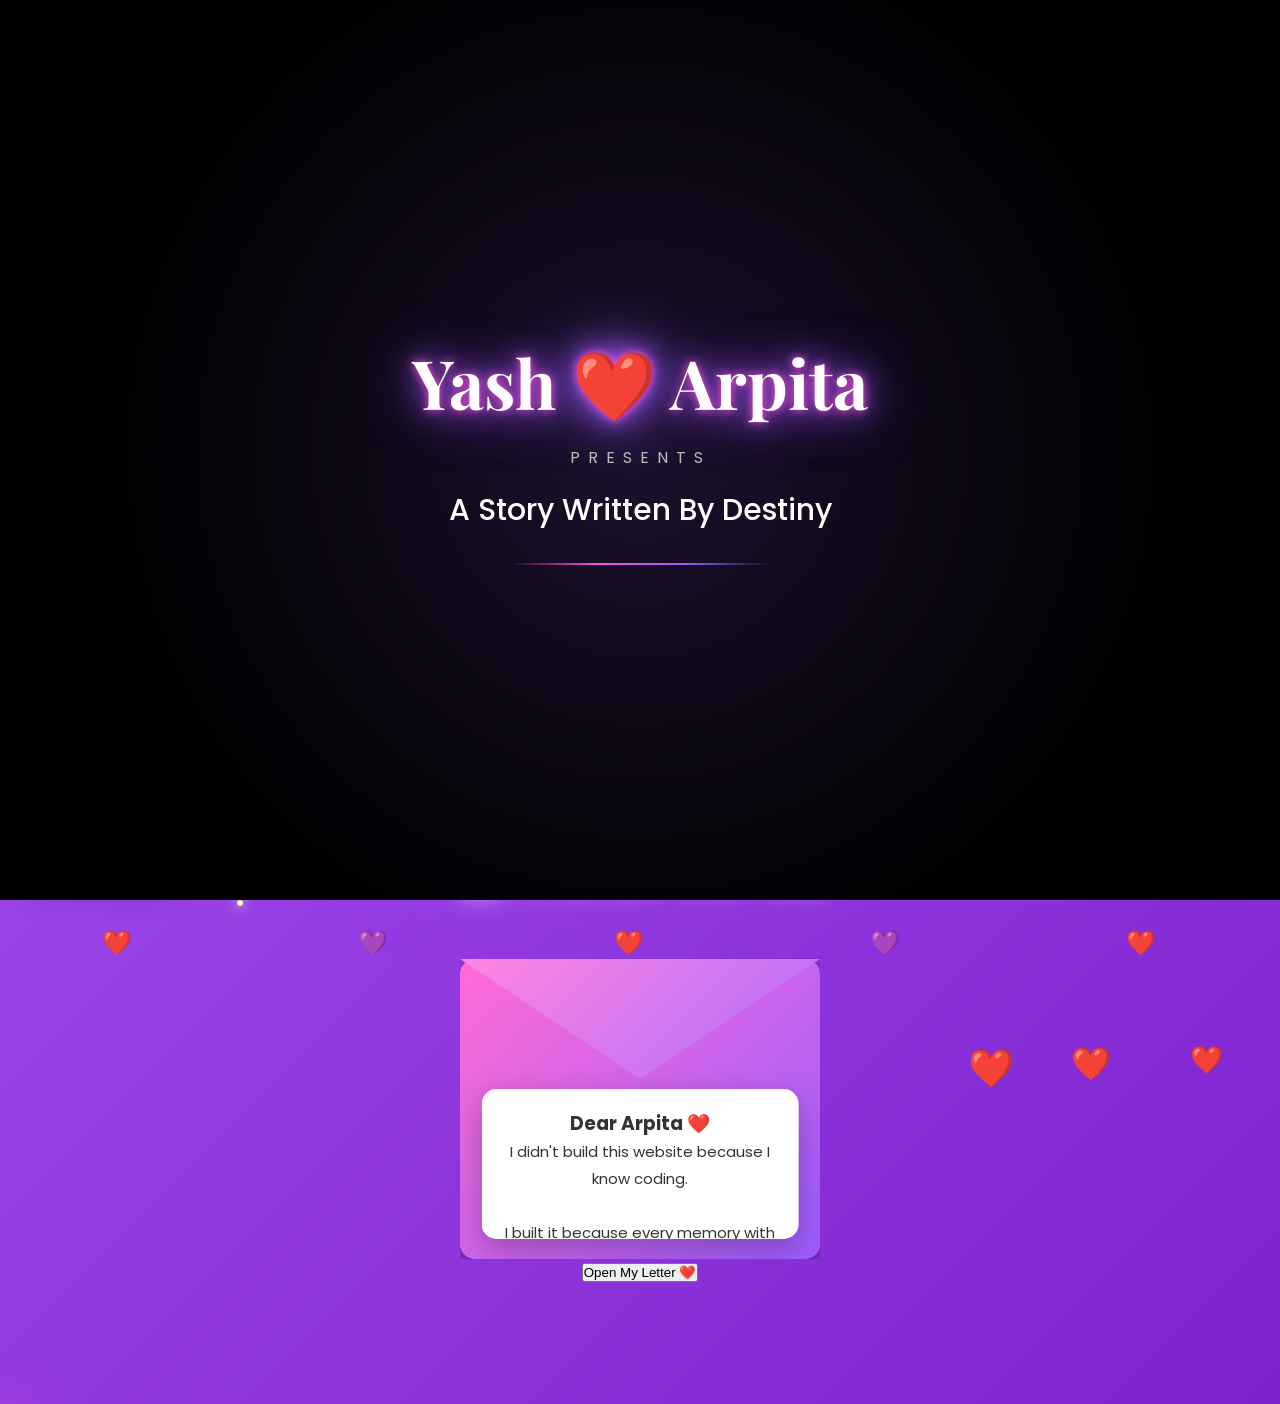
==== index.html @ 8fac5dd7 "Update index.html" ====
<!DOCTYPE html>
<html lang="en">

<head>

<meta charset="UTF-8">
<meta name="viewport" content="width=device-width, initial-scale=1.0">

<title>Yash ❤️ Arpita</title>

<link rel="preconnect" href="https://fonts.googleapis.com">
<link rel="preconnect" href="https://fonts.gstatic.com" crossorigin>

<link href="https://fonts.googleapis.com/css2?family=Playfair+Display:wght@700&family=Poppins:wght@300;400;500;600;700&display=swap" rel="stylesheet">

<link rel="stylesheet" href="style.css">

</head>

<body>

<!-- ======================================
     CINEMATIC INTRO
====================================== -->

<div id="cinematicIntro">

    <div class="intro-overlay"></div>

    <div class="intro-box">

        <h1 class="intro-title">
            Yash ❤️ Arpita
        </h1>

        <p class="intro-present">
            presents
        </p>

        <h2 id="typingText">
            A Story Written By Destiny
        </h2>

        <div class="intro-line"></div>

    </div>

</div>

<!-- ======================================
     LOADER
====================================== -->

<div id="loader">

    <div class="loader-heart">
        ❤️
    </div>

    <h1>
        Yash ❤️ Arpita
    </h1>

    <p>
        Loading Our Forever...
    </p>

</div>

<!-- ======================================
     BACKGROUND
====================================== -->

<div class="background"></div>

<div id="stars"></div>

<!-- ======================================
     HOME PAGE
====================================== -->

<div class="container">

    <h1 class="title">
        Yash ❤️ Arpita
    </h1>

    <p class="subtitle">
        Forever & Always
    </p>

    <div class="since">

        Together Since ❤️

        <br>

        <b>22 January 2021</b>

    </div>

    <h3 class="count-title">
        Next Anniversary In
    </h3>

    <div class="countdown">

        <div class="card">

            <div class="number" id="days">
                000
            </div>

            <span>
                Days
            </span>

        </div>

        <div class="card">

            <div class="number" id="hours">
                00
            </div>

            <span>
                Hours
            </span>

        </div>

        <div class="card">

            <div class="number" id="minutes">
                00
            </div>

            <span>
                Minutes
            </span>

        </div>

        <div class="card">

            <div class="number" id="seconds">
                00
            </div>

            <span>
                Seconds
            </span>

        </div>

    </div>

    <div id="yearsTogether">

        ❤️ 5 Years Together ❤️

    </div>

    <a href="story.html" class="button">

        Begin Our Journey ❤️

    </a>

</div>
<!-- ======================================
     LOVE LETTER
====================================== -->

<section id="loveLetter">

    <h2 class="section-title">
        💌 A Letter For You
    </h2>

    <div class="envelope" id="envelope">

        <div class="envelope-top"></div>

        <div class="letter">

            <h3>Dear Arpita ❤️</h3>

            <p>

                I didn't build this website because I know coding.

                <br><br>

                I built it because every memory with you deserves
                a beautiful place.

                <br><br>

                Every smile...

                Every laugh...

                Every heartbeat...

                reminds me how lucky I am.

                <br><br>

                Thank you for being my happiness.

                Thank you for choosing me.

                <br><br>

                No matter what happens,

                I will always choose you.

                <br><br>

                ❤️ Forever & Always ❤️

                <br><br>

                Yours,

                <br>

                <b>Yash</b>

            </p>

        </div>

    </div>

    <button id="openLetter">

        Open My Letter ❤️

    </button>

</section>

<!-- ======================================
     MUSIC
====================================== -->

<button id="musicBtn">

    🎵

</button>

<audio id="bgMusic" loop>

    <source src="music.mp3" type="audio/mpeg">

</audio>

<!-- ======================================
     THEME BUTTON
====================================== -->

<button id="themeBtn">

    🌙

</button>

<!-- ======================================
     WELCOME POPUP
====================================== -->

<div id="welcomePopup">

    <div class="popup-card">

        <h2>

            💌 Hi Arpita ❤️

        </h2>

        <p>

            I made something special just for you.

            <br><br>

            Every page contains a memory.

            Every animation contains a feeling.

            Every heartbeat belongs to you.

            <br><br>

            ❤️ Welcome To Our Love Story ❤️

        </p>

        <button id="closePopup">

            Begin ❤️

        </button>

    </div>

</div>

<!-- ======================================
     FLOATING HEARTS
====================================== -->

<div class="hearts">

    <span>❤️</span>

    <span>💜</span>

    <span>❤️</span>

    <span>💜</span>

    <span>❤️</span>

</div>
<!-- =========================================
ANNIVERSARY CELEBRATION
========================================= -->

<div id="confettiContainer"></div>

<div id="heartRain"></div>

<div id="celebrationText">

🎉 Happy Anniversary ❤️

</div>

<button id="giftButton">

🎁 Secret Gift

</button>

<div id="giftPopup">

<div class="gift-card">

<h2>

❤️ A Gift For You ❤️

</h2>

<p>

Thank you for filling my life

with happiness,

love,

and beautiful memories.

<br><br>

No matter what happens,

I'll always choose you.

❤️ Forever ❤️

</p>

<button id="closeGift">

Close ❤️

</button>

</div>

</div>
  <!-- =========================================
PHASE 6C
FIREWORKS + PROPOSAL
========================================= -->

<canvas id="fireworksCanvas"></canvas>

<div id="proposalPopup">

<div class="proposal-card">

<h2>💍 One Question...</h2>

<p>

Will You Stay With Me

Forever?

❤️

</p>

<div class="proposal-buttons">

<button id="yesBtn">

Yes ❤️

</button>

<button id="noBtn">

No 🙈

</button>

</div>

</div>

</div>   
<script src="./script.js?v=10"></script>

<!-- =========================================
PHASE 7B
PREMIUM PHOTO VIEWER
========================================= -->

<div id="photoViewer">

    <span id="closeViewer">✕</span>

    <img id="viewerImage" src="" alt="Memory">
<button id="prevPhoto">❮</button>

<button id="nextPhoto">❯</button>

</div>
     
</body>
</html>
---- style.css ----
/* =========================================
   STYLE.CSS VERSION 2.0
   PART 1
========================================= */

/* =========================================
   RESET
========================================= */

*{
    margin:0;
    padding:0;
    box-sizing:border-box;
}

html{
    scroll-behavior:smooth;
}

body{

    font-family:'Poppins',sans-serif;

    background:
    linear-gradient(
    -45deg,
    #160024,
    #2b1055,
    #4c1d95,
    #7e22ce,
    #a855f7);

    background-size:400% 400%;

    animation:bgMove 15s ease infinite;

    color:#fff;

    overflow-x:hidden;
    overflow-y:auto;

}

/* =========================================
   BACKGROUND
========================================= */

.background{

    position:fixed;

    inset:0;

    background:

    radial-gradient(

    circle at top,

    rgba(255,255,255,.08),

    transparent 60%

    );

    z-index:-3;

}

/* =========================================
   STARS
========================================= */

#stars{

    position:fixed;

    inset:0;

    overflow:hidden;

    z-index:-2;

}

.star{

    position:absolute;

    width:3px;

    height:3px;

    border-radius:50%;

    background:#fff;

    animation:twinkle infinite alternate;

}

/* =========================================
   LOADER
========================================= */

#loader{

    position:fixed;

    inset:0;

    display:flex;

    flex-direction:column;

    justify-content:center;

    align-items:center;

    background:#140020;

    backdrop-filter:blur(12px);

    z-index:99999;

    transition:1s;

}

.loader-heart{

    font-size:72px;

    animation:pulse 1s infinite;

}

#loader h1{

    margin-top:20px;

    font-size:48px;

    font-family:'Playfair Display',serif;

}

#loader p{

    margin-top:12px;

    color:#ddd;

    letter-spacing:2px;

}

/* =========================================
   MAIN CONTAINER
========================================= */

.container{

    position:relative;

    z-index:5;

    width:100%;

    min-height:auto;
    
   padding-bottom:100px;

    display:flex;

    flex-direction:column;

    justify-content:center;

    align-items:center;

    text-align:center;

    padding:30px;

}

/* =========================================
   TITLE
========================================= */

.title{

    font-family:'Playfair Display',serif;

    font-size:72px;

    font-weight:700;

    letter-spacing:2px;

    text-shadow:

    0 0 12px rgba(255,255,255,.3),

    0 0 30px rgba(255,0,180,.45);

}

.subtitle{

    margin-top:12px;

    font-size:22px;

    letter-spacing:6px;

    text-transform:uppercase;

    color:#f4d8ff;

}

.since{

    margin-top:35px;

    line-height:1.8;

    font-size:22px;

}

.since b{

    font-size:28px;

}

/* =========================================
   COUNTDOWN
========================================= */

.count-title{

    margin-top:45px;

    margin-bottom:20px;

    font-size:22px;

}

.countdown{

    display:flex;

    flex-wrap:wrap;

    justify-content:center;

    gap:18px;

}

.card{

    width:110px;

    transition:.35s ease;

}

.number{

    height:95px;

    display:flex;

    justify-content:center;

    align-items:center;

    border-radius:22px;

    background:rgba(255,255,255,.12);

    backdrop-filter:blur(20px);

    border:1px solid rgba(255,255,255,.18);

    font-size:42px;

    font-weight:bold;

    font-variant-numeric:tabular-nums;

    box-shadow:

    0 15px 35px rgba(0,0,0,.35),

    inset 0 1px 1px rgba(255,255,255,.2);

    transition:.45s;

}

.card span{

    display:block;

    margin-top:10px;

    font-size:14px;

    letter-spacing:2px;

    color:#ddd;

}

.flip{

    animation:flip .6s;

}

/* =========================================
   YEARS
========================================= */

#yearsTogether{

    margin-top:35px;

    font-size:30px;

    font-weight:600;

    color:#ffd6ff;

}

/* =========================================
   BUTTON
========================================= */

.button{

    position:relative;

    overflow:hidden;

    margin-top:40px;

    padding:18px 48px;

    border-radius:60px;

    text-decoration:none;

    color:#fff;

    font-size:18px;

    font-weight:600;

    background:

    linear-gradient(

    135deg,

    #ff4fd8,

    #8b5cf6

    );

    box-shadow:

    0 12px 35px rgba(255,0,180,.35);

    transition:.35s;

}

.button:hover{

    transform:

    translateY(-5px)

    scale(1.05);

    box-shadow:

    0 18px 45px

    rgba(255,0,180,.5);

}

/* =========================================
   FLOATING HEARTS
========================================= */

.hearts span{

    position:absolute;

    bottom:-60px;

    font-size:24px;

    animation:float 10s linear infinite;

}

.hearts span:nth-child(1){left:8%;}
.hearts span:nth-child(2){left:28%;animation-duration:8s;}
.hearts span:nth-child(3){left:48%;animation-duration:11s;}
.hearts span:nth-child(4){left:68%;animation-duration:9s;}
.hearts span:nth-child(5){left:88%;animation-duration:10s;}

/* =========================================
   MUSIC BUTTON
========================================= */

#musicBtn{

    position:fixed;

    top:20px;

    right:20px;

    width:58px;

    height:58px;

    border:none;

    border-radius:50%;

    background:rgba(255,255,255,.15);

    backdrop-filter:blur(15px);

    color:#fff;

    font-size:24px;

    cursor:pointer;

    z-index:999;

    transition:.35s;

    box-shadow:0 10px 25px rgba(0,0,0,.25);

}

#musicBtn:hover{

    transform:scale(1.12) rotate(10deg);

    background:rgba(255,255,255,.25);

}



/* =========================================
   THEME BUTTON
========================================= */

#themeBtn{

    position:fixed;

    top:90px;

    right:20px;

    width:58px;

    height:58px;

    border:none;

    border-radius:50%;

    background:rgba(255,255,255,.15);

    backdrop-filter:blur(15px);

    color:#fff;

    font-size:22px;

    cursor:pointer;

    z-index:999;

    transition:.35s;

    box-shadow:0 10px 25px rgba(0,0,0,.25);

}

#themeBtn:hover{

    transform:scale(1.12);

    background:rgba(255,255,255,.25);

}



/* =========================================
   WELCOME POPUP
========================================= */

#welcomePopup{

    position:fixed;

    inset:0;

    display:none;

    justify-content:center;

    align-items:center;

    background:rgba(0,0,0,.75);

    backdrop-filter:blur(12px);

    opacity:0;

    transition:.5s;

    z-index:99999;

}

#welcomePopup.show{

    display:flex;

    opacity:1;

}

.popup-card{

    width:90%;

    max-width:430px;

    padding:35px;

    border-radius:24px;

    background:rgba(255,255,255,.12);

    backdrop-filter:blur(25px);

    border:1px solid rgba(255,255,255,.15);

    text-align:center;

    color:#fff;

    box-shadow:0 25px 60px rgba(0,0,0,.45);

    animation:popup .6s ease;

}

.popup-card h2{

    margin-bottom:18px;

    font-size:30px;

}

.popup-card p{

    line-height:1.9;

    margin-bottom:25px;

}

.popup-card button{

    border:none;

    border-radius:40px;

    padding:15px 36px;

    font-size:16px;

    font-weight:600;

    cursor:pointer;

    color:#fff;

    background:linear-gradient(135deg,#ff4fd8,#8b5cf6);

    transition:.35s;

}

.popup-card button:hover{

    transform:translateY(-3px);

}



/* =========================================
   LIGHT MODE
========================================= */

body.light{

    background:#f8f8ff;

    color:#111;

}

body.light .title,
body.light .subtitle,
body.light .since,
body.light .count-title,
body.light #yearsTogether{

    color:#111;

}

body.light .number{

    background:rgba(255,255,255,.8);

    color:#111;

}



/* =========================================
   CINEMATIC INTRO
   (Only One Version)
========================================= */

#cinematicIntro{

    position:fixed;

    inset:0;

    display:flex;

    justify-content:center;

    align-items:center;

    background:#000;

    overflow:hidden;

    z-index:999999;

    transition:1s;

}

.intro-overlay{

    position:absolute;

    inset:0;

    background:

    radial-gradient(circle,

    rgba(155,92,255,.18),

    transparent 70%);

    animation:pulseGlow 4s infinite;

}

.intro-box{

    position:relative;

    z-index:2;

    text-align:center;

    padding:20px;

}

.intro-title{

    font-family:'Playfair Display',serif;

    font-size:68px;

    color:#fff;

    text-shadow:

    0 0 10px #ff4fd8,

    0 0 30px #9b5cff,

    0 0 60px #9b5cff;

    animation:titleZoom 2.5s ease;

}

.intro-present{

    margin:18px 0;

    letter-spacing:8px;

    text-transform:uppercase;

    color:#bbb;

    animation:fadeUp 2s ease;

}

#typingText{

    min-height:40px;

    font-size:30px;

    font-weight:500;

    color:#fff;

}

.intro-line{

    width:0;

    height:2px;

    margin:30px auto 0;

    background:

    linear-gradient(

    90deg,

    transparent,

    #ff4fd8,

    #9b5cff,

    transparent);

    animation:lineGrow 3s forwards;

}



/* =========================================
   MOBILE
========================================= */

@media(max-width:768px){

.title{

font-size:48px;

}

.subtitle{

font-size:18px;

letter-spacing:3px;

}

.countdown{

gap:12px;

}

.card{

width:80px;

}

.number{

height:75px;

font-size:30px;

}

#yearsTogether{

font-size:24px;

}

.button{

padding:15px 34px;

font-size:16px;

}

.intro-title{

font-size:42px;

}

#typingText{

font-size:22px;

}

.intro-present{

font-size:13px;

letter-spacing:5px;

}

.popup-card{

padding:25px;

}

}



/* =========================================
   ANIMATIONS
========================================= */

@keyframes popup{

from{

opacity:0;

transform:scale(.8);

}

to{

opacity:1;

transform:scale(1);

}

}

@keyframes titleZoom{

from{

opacity:0;

transform:scale(.75);

}

to{

opacity:1;

transform:scale(1);

}

}

@keyframes fadeUp{

from{

opacity:0;

transform:translateY(30px);

}

to{

opacity:1;

transform:translateY(0);

}

}

@keyframes lineGrow{

from{

width:0;

}

to{

width:260px;

}

}

@keyframes pulseGlow{

0%,100%{

opacity:.4;

transform:scale(1);

}

50%{

opacity:1;

transform:scale(1.12);

}

}

/* =========================================
   LOVE LETTER
========================================= */

#loveLetter{

    padding:120px 20px;

    text-align:center;

    position:relative;

    z-index:5;

}

.section-title{

    font-size:42px;

    font-family:'Playfair Display',serif;

    margin-bottom:50px;

    color:#fff;

    text-shadow:0 0 20px rgba(255,255,255,.4);

}

.envelope{

    position:relative;

    width:360px;

    height:300px;

    margin:0 auto;

    cursor:pointer;

    perspective:1000px;

    overflow:hidden;

}

.envelope::before{

    content:"";

    position:absolute;

    inset:0;

    background:linear-gradient(135deg,#ff6bd6,#9b5cff);

    border-radius:15px;

    box-shadow:0 20px 50px rgba(0,0,0,.35);

    z-index:1;

}

.envelope-top{

    position:absolute;

    top:0;

    left:0;

    width:100%;

    height:120px;

    background:linear-gradient(135deg,#ff85df,#b06cff);

    clip-path:polygon(0 0,100% 0,50% 100%);

    transform-origin:top;

    transition:.8s;

    z-index:3;

}

.letter{

    position:absolute;

    left:50%;

    top:130px;

    transform:translateX(-50%);

    width:88%;

    height:150px;

    background:#fff;

    border-radius:15px;

    padding:20px;

    overflow:auto;

    color:#333;

    transition:.8s;

    z-index:2;

    box-shadow:0 10px 30px rgba(0,0,0,.25);

}
}

}

.letter h3{

    text-align:center;

    color:#ff4fd8;

    margin-bottom:18px;

    font-family:'Playfair Display',serif;

}

.letter p{

    line-height:1.8;

    font-size:15px;

}

.envelope.open .envelope-top{

    transform:rotateX(180deg);

}

.envelope.open .letter{

    transform:translateX(-50%) translateY(-140px);

}

    z-index:5;

}

#openLetter{

    margin-top:190px;

    padding:15px 35px;

    border:none;

    border-radius:40px;

    background:linear-gradient(135deg,#ff4fd8,#9b5cff);

    color:#fff;

    font-size:17px;

    font-weight:600;

    cursor:pointer;

    transition:.35s;

    box-shadow:0 10px 25px rgba(255,0,200,.35);

}

#openLetter:hover{

    transform:translateY(-4px) scale(1.05);

}

/* =========================================
   BACK TO TOP
========================================= */

#topBtn{

    position:fixed;

    right:25px;

    bottom:25px;

    width:55px;

    height:55px;

    border:none;

    border-radius:50%;

    background:linear-gradient(135deg,#ff4fd8,#8b5cf6);

    color:#fff;

    font-size:22px;

    cursor:pointer;

    box-shadow:0 10px 25px rgba(0,0,0,.3);

    display:none;

    z-index:999;

    transition:.35s;

}

#topBtn:hover{

    transform:translateY(-4px) scale(1.08);

}

/* =========================================
   SCROLL PROGRESS BAR
========================================= */

#progressBar{

    position:fixed;

    top:0;

    left:0;

    height:4px;

    width:0%;

    background:linear-gradient(90deg,#ff4fd8,#8b5cf6);

    z-index:999999;

}

/* =========================================
   RIPPLE EFFECT
========================================= */

.button span{

    position:absolute;

    border-radius:50%;

    transform:scale(0);

    animation:ripple .6s linear;

    background:rgba(255,255,255,.45);

    pointer-events:none;

}

@keyframes ripple{

    to{

        transform:scale(4);

        opacity:0;

    }

}

/* =========================================
   REMAINING ANIMATIONS
========================================= */

@keyframes pulse{

    0%{transform:scale(1);}
    50%{transform:scale(1.2);}
    100%{transform:scale(1);}

}

@keyframes flip{

    0%{transform:rotateX(0);}
    50%{transform:rotateX(90deg);}
    100%{transform:rotateX(0);}

}

@keyframes float{

    0%{

        transform:translateY(0);

        opacity:0;

    }

    20%{

        opacity:1;

    }

    100%{

        transform:translateY(-110vh);

        opacity:0;

    }

}

@keyframes twinkle{

    from{

        opacity:.3;

        transform:scale(.8);

    }

    to{

        opacity:1;

        transform:scale(1.6);

    }

}

@keyframes bgMove{

    0%{

        background-position:0% 50%;

    }

    50%{

        background-position:100% 50%;

    }

    100%{

        background-position:0% 50%;

    }

}

/* =========================================
   MOBILE LOVE LETTER
========================================= */

@media(max-width:768px){

    .envelope{

        width:300px;

        height:200px;

    }

    .letter{

        height:235px;

    }

    .section-title{

        font-size:32px;

    }

    #topBtn{

        width:48px;

        height:48px;

        font-size:18px;

    }

}

/* =========================================
   STORY PAGE
========================================= */

.story-page{

    overflow-x:hidden;
    overflow-y:auto;

}

.story-container{

    width:100%;
    max-width:1200px;

    margin:auto;

    padding:80px 20px;

    position:relative;

    z-index:5;

}

.story-title{

    font-family:'Playfair Display',serif;

    text-align:center;

    font-size:62px;

    margin-bottom:15px;

    text-shadow:
    0 0 20px rgba(255,255,255,.3),
    0 0 35px rgba(255,0,180,.4);

}

.story-subtitle{

    text-align:center;

    color:#f3d7ff;

    margin-bottom:80px;

    font-size:20px;

}

/* =========================================
TIMELINE
========================================= */

#ourStory{

    position:relative;

    padding:20px 0;

}

.memory-line{

    position:absolute;

    left:50%;

    top:0;

    bottom:0;

    width:4px;

    background:

    linear-gradient(

    #ff4fd8,

    #9b5cff

    );

    transform:translateX(-50%);

    border-radius:20px;

}

.memory-card{

    width:50%;

    padding:20px 40px;

    position:relative;

}

.memory-card.left{

    left:0;

}

.memory-card.right{

    left:50%;

}

.memory-date{

    display:inline-block;

    padding:8px 18px;

    border-radius:30px;

    background:

    linear-gradient(

    135deg,

    #ff4fd8,

    #9b5cff

    );

    color:#fff;

    margin-bottom:15px;

    font-weight:600;

}

.memory-content{

    background:

    rgba(255,255,255,.1);

    backdrop-filter:blur(18px);

    border-radius:25px;

    padding:25px;

    box-shadow:

    0 20px 40px rgba(0,0,0,.25);

    transition:.4s;

}

.memory-content:hover{

    transform:

    translateY(-8px);

}

.memory-content img{

    width:100%;

    border-radius:18px;

    margin-bottom:18px;

}

.memory-content h3{

    margin-bottom:15px;

}

.memory-content p{

    line-height:1.8;

}

.readMore{

    margin-top:20px;

    border:none;

    padding:12px 26px;

    border-radius:30px;

    background:

    linear-gradient(

    135deg,

    #ff4fd8,

    #9b5cff

    );

    color:white;

    cursor:pointer;

    transition:.3s;

}

.readMore:hover{

    transform:scale(1.05);

}

.hiddenMemory{

    display:none;

    margin-top:18px;

    line-height:1.8;

    color:#ffe8ff;

}

/* =========================================
GALLERY
========================================= */

#gallery{

    margin-top:140px;

    text-align:center;

}

.gallery-title{

    font-size:46px;

    margin-bottom:15px;

    font-family:'Playfair Display',serif;

}

.gallery-sub{

    margin-bottom:40px;

}

.gallery-slider{

    overflow:hidden;

    border-radius:25px;

}

.slides{

    display:flex;

    gap:25px;

    overflow-x:auto;

    scroll-snap-type:x mandatory;

    padding-bottom:10px;

}

.slides::-webkit-scrollbar{

    display:none;

}

.slide{

    min-width:320px;

    scroll-snap-align:center;

}

.slide img{

    width:100%;

    border-radius:20px;

}

.slide p{

    margin-top:15px;

    color:#ffdfff;

}

.gallery-caption{

    margin-top:30px;

    font-size:22px;

}

/* =========================================
LOVE LETTER
========================================= */

.letter-card{

    max-width:800px;

    margin:40px auto;

    padding:35px;

    border-radius:25px;

    background:rgba(255,255,255,.1);

    backdrop-filter:blur(20px);

    line-height:2;

}

/* =========================================
QUOTE
========================================= */

.quote-section{

    margin:120px 0;

    text-align:center;

}

.quote-section h2{

    font-size:34px;

    font-family:'Playfair Display',serif;

}

/* =========================================
ENDING
========================================= */

.ending-section{

    text-align:center;

    margin:100px 0;

}

.ending-section h2{

    margin-bottom:25px;

}

/* =========================================
BUTTONS
========================================= */

.story-buttons{

    text-align:center;

    margin-top:70px;

}

/* =========================================
MOBILE
========================================= */

@media(max-width:768px){

.memory-line{

display:none;

}

.memory-card{

width:100%;

left:0 !important;

padding:15px;

}

.story-title{

font-size:42px;

}

.gallery-title{

font-size:34px;

}

.slide{

min-width:260px;

}

}
/* =========================================
   PHASE 5A
   MAGIC EFFECTS
========================================= */

/* ========= Aurora Background ========= */

body::before{

content:"";

position:fixed;

top:-50%;

left:-50%;

width:200%;

height:200%;

background:

radial-gradient(circle,#ff4fd822 0%,transparent 30%),

radial-gradient(circle,#8b5cf622 0%,transparent 30%),

radial-gradient(circle,#ffffff11 0%,transparent 20%);

animation:aurora 18s linear infinite;

pointer-events:none;

z-index:-5;

filter:blur(80px);

}

/* ========= Cursor Glow ========= */

.cursor-glow{

position:fixed;

width:25px;

height:25px;

border-radius:50%;

background:#ff4fd8;

pointer-events:none;

filter:blur(20px);

opacity:.7;

z-index:999999;

transition:

left .08s linear,

top .08s linear;

}

/* ========= Fireflies ========= */

.firefly{

position:fixed;

width:6px;

height:6px;

background:#fff8b5;

border-radius:50%;

box-shadow:

0 0 12px #fff,

0 0 25px #ffee88;

animation:fireflyFloat linear infinite;

pointer-events:none;

z-index:2;

}

/* ========= Falling Rose ========= */

.rose{

position:fixed;

top:-50px;

font-size:22px;

pointer-events:none;

animation:roseFall linear forwards;

z-index:2;

}

/* ========= Shooting Star ========= */

.shooting-star{

position:fixed;

width:120px;

height:2px;

background:

linear-gradient(

90deg,

white,

transparent);

transform:rotate(-25deg);

pointer-events:none;

animation:shoot 1.8s linear forwards;

z-index:1;

}

/* ========= Gallery Zoom ========= */

.zoom{

transform:scale(1.15);

transition:.5s;

cursor:zoom-out;

}

/* ========= Keyframes ========= */

@keyframes aurora{

0%{

transform:rotate(0deg);

}

100%{

transform:rotate(360deg);

}

}

@keyframes fireflyFloat{

0%{

transform:

translateY(0)

translateX(0);

opacity:0;

}

20%{

opacity:1;

}

100%{

transform:

translateY(-120vh)

translateX(120px);

opacity:0;

}

}

@keyframes roseFall{

0%{

transform:

translateY(0)

rotate(0deg);

}

100%{

transform:

translateY(120vh)

rotate(360deg);

}

}

@keyframes shoot{

0%{

opacity:1;

transform:

translate(0,0)

rotate(-25deg);

}

100%{

opacity:0;

transform:

translate(-700px,350px)

rotate(-25deg);

}

}
/* =========================================
PHASE 6A
ANNIVERSARY
========================================= */

#celebrationText{

position:fixed;

top:50%;

left:50%;

transform:translate(-50%,-50%);

font-size:48px;

font-family:'Playfair Display',serif;

text-align:center;

opacity:0;

pointer-events:none;

z-index:999999;

text-shadow:

0 0 20px #ff4fd8,

0 0 40px #fff;

animation:celebrate 5s ease;

}

@keyframes celebrate{

0%{

opacity:0;

transform:translate(-50%,-40%);

}

20%{

opacity:1;

}

80%{

opacity:1;

}

100%{

opacity:0;

transform:translate(-50%,-60%);

}

}

#giftButton{
    position: fixed;
    left: 25px;
    bottom: 25px;

    padding: 12px 22px;
    width: auto;
    height: auto;

    border: none;
    border-radius: 30px;

    font-size: 16px;
    font-weight: 600;
    color: #fff;

    background: linear-gradient(135deg,#ff4fd8,#8b5cf6);
    box-shadow: 0 12px 30px rgba(0,0,0,.35);

    cursor: pointer;
    z-index: 999;
    transition: .35s;
}

#giftButton:hover{
    transform: scale(1.08);
}
#giftPopup{

position:fixed;

inset:0;

display:none;

justify-content:center;

align-items:center;

background:rgba(0,0,0,.75);

backdrop-filter:blur(12px);

z-index:999999;

}

.gift-card{

width:90%;

max-width:430px;

padding:35px;

border-radius:25px;

background:rgba(255,255,255,.12);

backdrop-filter:blur(20px);

text-align:center;

color:white;

}

.gift-card button{

margin-top:25px;

padding:14px 30px;

border:none;

border-radius:30px;

background:#ff4fd8;

color:white;

cursor:pointer;

}
/* =========================================
   PHASE 6B - CONFETTI
========================================= */

.confetti{

position:fixed;

top:-20px;

width:12px;

height:12px;

pointer-events:none;

z-index:99999;

animation:confettiFall linear forwards;

}

@keyframes confettiFall{

0%{

transform:
translateY(0)
rotate(0deg);

opacity:1;

}

100%{

transform:
translateY(120vh)
rotate(720deg);

opacity:0;

}

}
/* =========================================
PHASE 6C
FIREWORKS + PROPOSAL
========================================= */

#fireworksCanvas{

position:fixed;

inset:0;

pointer-events:none;

z-index:99990;

}

#proposalPopup{

position:fixed;

inset:0;

display:none;

justify-content:center;

align-items:center;

background:rgba(0,0,0,.75);

backdrop-filter:blur(12px);

z-index:999999;

}

.proposal-card{

width:90%;

max-width:420px;

padding:35px;

text-align:center;

border-radius:25px;

background:rgba(255,255,255,.12);

backdrop-filter:blur(20px);

color:white;

}

.proposal-buttons{

margin-top:25px;

display:flex;

justify-content:center;

gap:20px;

}

.proposal-buttons button{

padding:14px 28px;

border:none;

border-radius:30px;

cursor:pointer;

font-size:16px;

background:linear-gradient(135deg,#ff4fd8,#8b5cf6);

color:white;

transition:.3s;

}

.proposal-buttons button:hover{

transform:scale(1.08);

}
/* =========================================
PHASE 7A
MOUSE HEART TRAIL
========================================= */

.mouse-heart{

position:fixed;

pointer-events:none;

font-size:18px;

z-index:999999;

animation:heartTrail .9s linear forwards;

filter:drop-shadow(0 0 8px #ff4fd8);

}

@keyframes heartTrail{

0%{

transform:
translate(-50%,-50%)
scale(.3);

opacity:1;

}

100%{

transform:
translate(-50%,-120px)
scale(1.8);

opacity:0;

}

}
/* =========================================
PHASE 7B
PHOTO VIEWER
========================================= */

#photoViewer{

    position:fixed;

    inset:0;

    display:none;

    justify-content:center;

    align-items:center;

    background:rgba(0,0,0,.92);

    backdrop-filter:blur(12px);

    z-index:999999;

    animation:viewerFade .35s ease;

}

#viewerImage{

    max-width:92%;

    max-height:90%;

    border-radius:20px;

    box-shadow:0 25px 70px rgba(0,0,0,.6);

    animation:imageZoom .35s ease;

}

#closeViewer{

    position:absolute;

    top:25px;

    right:30px;

    font-size:34px;

    color:white;

    cursor:pointer;

    user-select:none;

}

@keyframes viewerFade{

    from{

        opacity:0;

    }

    to{

        opacity:1;

    }

}

@keyframes imageZoom{

    from{

        transform:scale(.85);

    }

    to{

        transform:scale(1);

    }

}
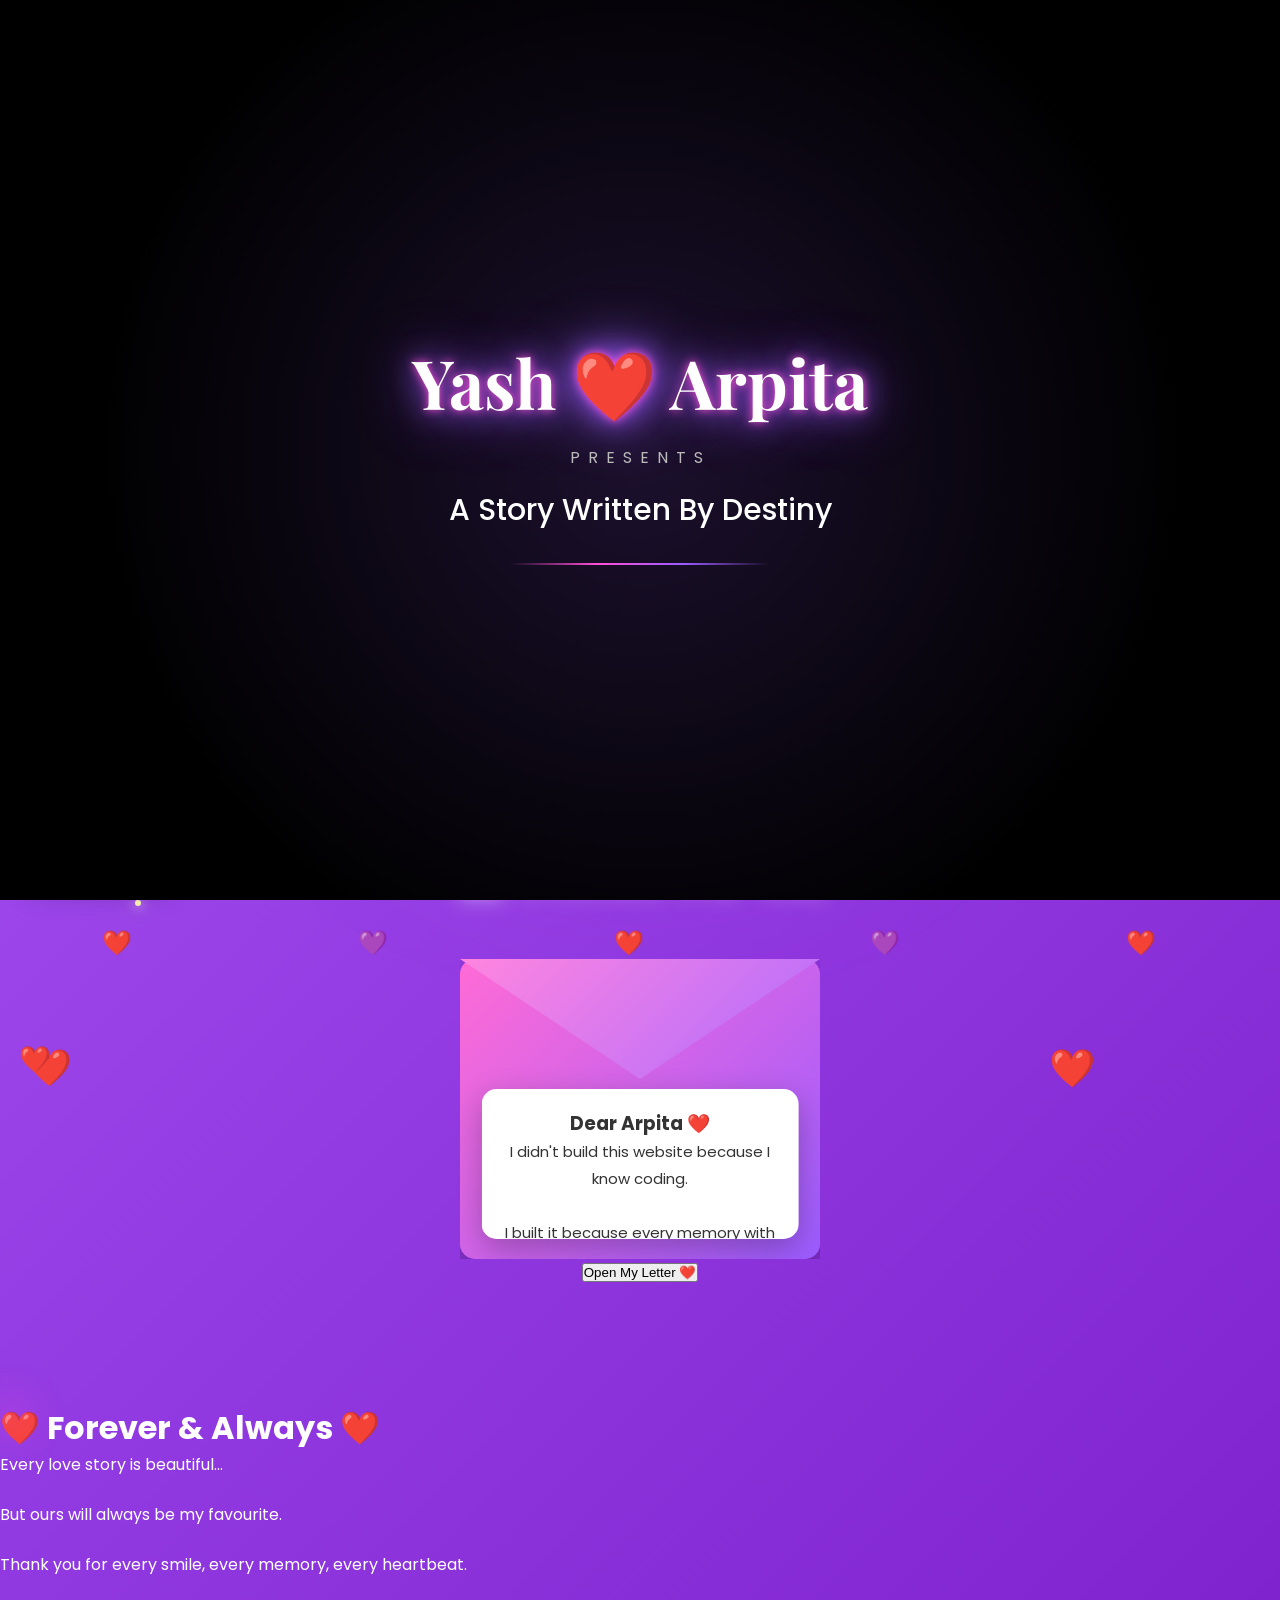
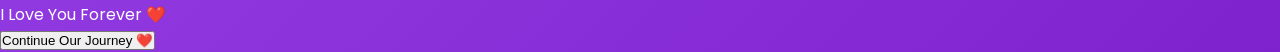
==== commit 7921be5a: "Update index.html" ====
--- a/index.html
+++ b/index.html
@@ -446,6 +446,49 @@
 <button id="nextPhoto">❯</button>
 
 </div>
+
+<!-- =========================================
+PHASE 7B.4
+GRAND FINALE
+========================================= -->
+
+<div id="finalScene">
+
+    <div class="final-content">
+
+        <h1>❤️ Forever & Always ❤️</h1>
+
+        <p>
+
+            Every love story is beautiful...
+
+            <br><br>
+
+            But ours will always be my favourite.
+
+            <br><br>
+
+            Thank you for every smile,
+
+            every memory,
+
+            every heartbeat.
+
+            <br><br>
+
+            I Love You Forever ❤️
+
+        </p>
+
+        <button id="closeFinal">
+
+            Continue Our Journey ❤️
+
+        </button>
+
+    </div>
+
+</div>  
      
 </body>
 </html>
--- a/style.css
+++ b/style.css
@@ -2520,3 +2520,124 @@
     }
 
 }
+/* =========================================
+PHASE 7B.2
+VIEWER NAVIGATION
+========================================= */
+
+#prevPhoto,
+#nextPhoto{
+
+    position:absolute;
+
+    top:50%;
+
+    transform:translateY(-50%);
+
+    width:55px;
+
+    height:55px;
+
+    border:none;
+
+    border-radius:50%;
+
+    background:rgba(255,255,255,.15);
+
+    backdrop-filter:blur(15px);
+
+    color:#fff;
+
+    font-size:28px;
+
+    cursor:pointer;
+
+    transition:.3s;
+
+}
+
+#prevPhoto{
+
+    left:25px;
+
+}
+
+#nextPhoto{
+
+    right:25px;
+
+}
+
+#prevPhoto:hover,
+#nextPhoto:hover{
+
+    background:rgba(255,255,255,.28);
+
+    transform:translateY(-50%) scale(1.08);
+
+}
+
+@media(max-width:768px){
+
+#prevPhoto,
+#nextPhoto{
+
+width:46px;
+
+height:46px;
+
+font-size:22px;
+
+}
+
+}
+/* =========================================
+PHASE 7B.3
+3D GLASS EFFECT
+========================================= */
+
+.card,
+.memory-content,
+.letter-card,
+.popup-card,
+.gift-card,
+.proposal-card{
+
+    transform-style:preserve-3d;
+
+    transition:
+    transform .35s ease,
+    box-shadow .35s ease;
+
+    will-change:transform;
+
+}
+
+.card:hover,
+.memory-content:hover,
+.letter-card:hover,
+.popup-card:hover,
+.gift-card:hover,
+.proposal-card:hover{
+
+    box-shadow:
+
+    0 25px 60px rgba(0,0,0,.35),
+
+    0 0 30px rgba(255,79,216,.25);
+
+}
+@media(max-width:768px){
+
+.card,
+.memory-content,
+.letter-card,
+.popup-card,
+.gift-card,
+.proposal-card{
+
+transform:none !important;
+
+}
+
+}
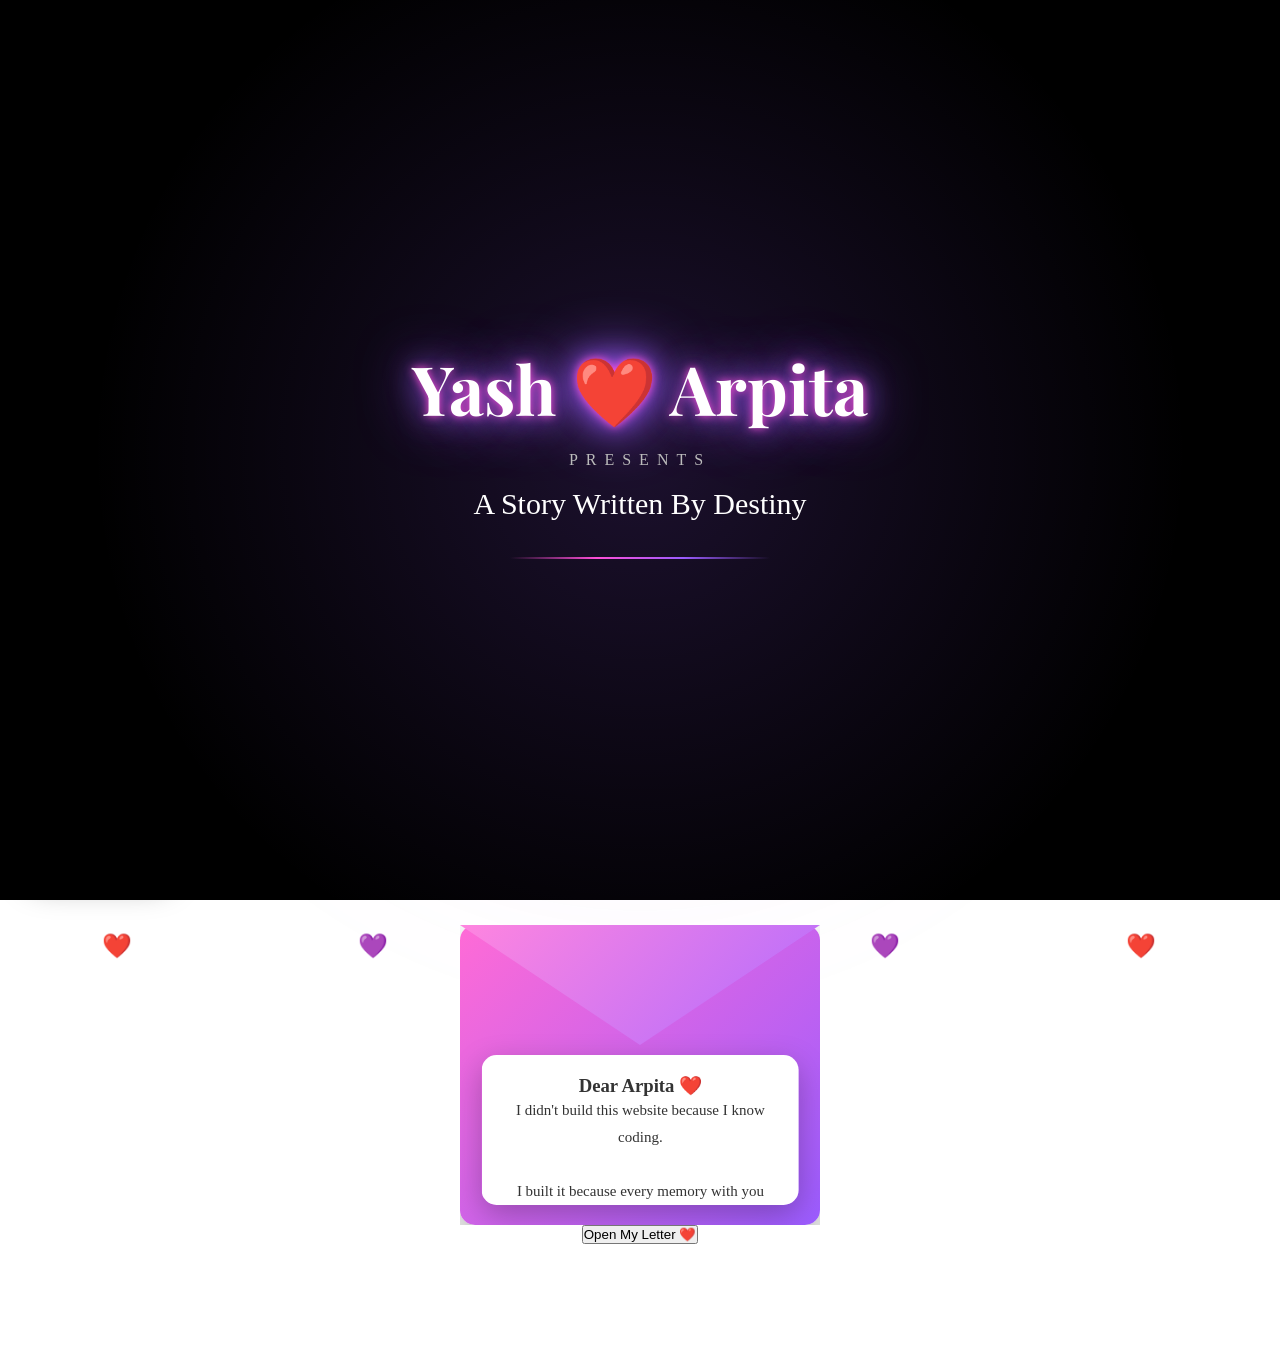
==== commit 64fdd688: "Add files via upload" ====
--- a/index.html
+++ b/index.html
@@ -255,7 +255,7 @@
 
 <audio id="bgMusic" loop>
 
-    <source src="music.mp3" type="audio/mpeg">
+    <source src="song.mp3" type="audio/mpeg">
 
 </audio>
 
@@ -381,6 +381,12 @@
 <button id="closeGift">
 
 Close ❤️
+
+</button>
+
+<button id="proposalButton">
+
+One More Question 💍
 
 </button>
 
@@ -429,7 +435,6 @@
 </div>
 
 </div>   
-<script src="./script.js?v=10"></script>
 
 <!-- =========================================
 PHASE 7B
@@ -489,6 +494,7 @@
     </div>
 
 </div>  
+<script src="script.js" defer></script>
      
 </body>
 </html>
--- a/style.css
+++ b/style.css
@@ -14,10 +14,17 @@
 }
 
 html{
+   
+
     scroll-behavior:smooth;
+
+    scroll-padding-top:30px;
+
+}
 }
 
 body{
+   
 
     font-family:'Poppins',sans-serif;
 
@@ -382,7 +389,7 @@
     0 12px 35px rgba(255,0,180,.35);
 
     transition:.35s;
-
+animation:buttonFloat 3s ease-in-out infinite;
 }
 
 .button:hover{
@@ -392,6 +399,17 @@
     translateY(-5px)
 
     scale(1.05);
+
+  button,
+.button{
+
+    -webkit-tap-highlight-color: transparent;
+
+    touch-action: manipulation;
+
+    user-select: none;
+
+} 
 
     box-shadow:
 
@@ -506,6 +524,14 @@
     transition:.35s;
 
     box-shadow:0 10px 25px rgba(0,0,0,.25);
+   #themeBtn{
+    color:#222;
+    text-shadow:none;
+}
+
+body:not(.light) #themeBtn{
+    color:#fff;
+}
 
 }
 
@@ -2641,3 +2667,234 @@
 }
 
 }
+/* =========================================
+PHASE 7B.4
+FINAL SCENE
+========================================= */
+
+#finalScene{
+
+    position:fixed;
+
+    inset:0;
+
+    display:none;
+
+    justify-content:center;
+
+    align-items:center;
+
+    background:
+    radial-gradient(circle,#24003b,#000);
+
+    backdrop-filter:blur(20px);
+
+    z-index:999999;
+
+    animation:fadeScene .8s ease;
+
+}
+
+.final-content{
+
+    width:90%;
+
+    max-width:650px;
+
+    padding:45px;
+
+    text-align:center;
+
+    border-radius:30px;
+
+    background:rgba(255,255,255,.10);
+
+    backdrop-filter:blur(25px);
+
+    border:1px solid rgba(255,255,255,.15);
+
+    color:white;
+
+    box-shadow:0 25px 60px rgba(0,0,0,.4);
+
+}
+
+.final-content h1{
+
+    font-size:48px;
+
+    font-family:'Playfair Display',serif;
+
+    margin-bottom:25px;
+
+}
+
+.final-content p{
+
+    line-height:2;
+
+    font-size:18px;
+
+    color:#f6e7ff;
+
+}
+
+#closeFinal{
+
+    margin-top:35px;
+
+    padding:16px 36px;
+
+    border:none;
+
+    border-radius:40px;
+
+    cursor:pointer;
+
+    color:white;
+
+    font-size:17px;
+
+    background:
+    linear-gradient(135deg,#ff4fd8,#8b5cf6);
+
+}
+
+@keyframes fadeScene{
+
+from{
+
+opacity:0;
+
+}
+
+to{
+
+opacity:1;
+
+}
+
+}
+
+@media(max-width:768px){
+
+.final-content{
+
+padding:28px;
+
+}
+
+.final-content h1{
+
+font-size:34px;
+
+}
+
+.final-content p{
+
+font-size:16px;
+
+}
+
+}
+/* =========================================
+VERSION 3.1
+GLASS SHINE
+========================================= */
+
+.card,
+.memory-content,
+.letter-card,
+.popup-card,
+.gift-card,
+.proposal-card{
+
+    position:relative;
+
+    overflow:hidden;
+
+}
+
+.card::before,
+.memory-content::before,
+.letter-card::before,
+.popup-card::before,
+.gift-card::before,
+.proposal-card::before{
+
+    content:"";
+
+    position:absolute;
+
+    top:-150%;
+
+    left:-150%;
+
+    width:250%;
+
+    height:250%;
+
+    background:
+
+    linear-gradient(
+
+    120deg,
+
+    transparent,
+
+    rgba(255,255,255,.18),
+
+    transparent
+
+    );
+
+    transform:rotate(25deg);
+
+    transition:1.2s;
+
+}
+
+.card:hover::before,
+.memory-content:hover::before,
+.letter-card:hover::before,
+.popup-card:hover::before,
+.gift-card:hover::before,
+.proposal-card:hover::before{
+
+    top:100%;
+
+    left:100%;
+
+}
+/* =========================================
+VERSION 3.1
+TITLE GLOW
+========================================= */
+
+.title,
+.story-title,
+.section-title{
+
+    animation:titleGlow 4s ease-in-out infinite;
+
+}
+
+@keyframes titleGlow{
+
+    0%,100%{
+
+        text-shadow:
+        0 0 12px rgba(255,255,255,.35),
+        0 0 30px rgba(255,79,216,.45);
+
+    }
+
+    50%{
+
+        text-shadow:
+        0 0 18px rgba(255,255,255,.7),
+        0 0 45px rgba(155,92,255,.7);
+
+    }
+
+}
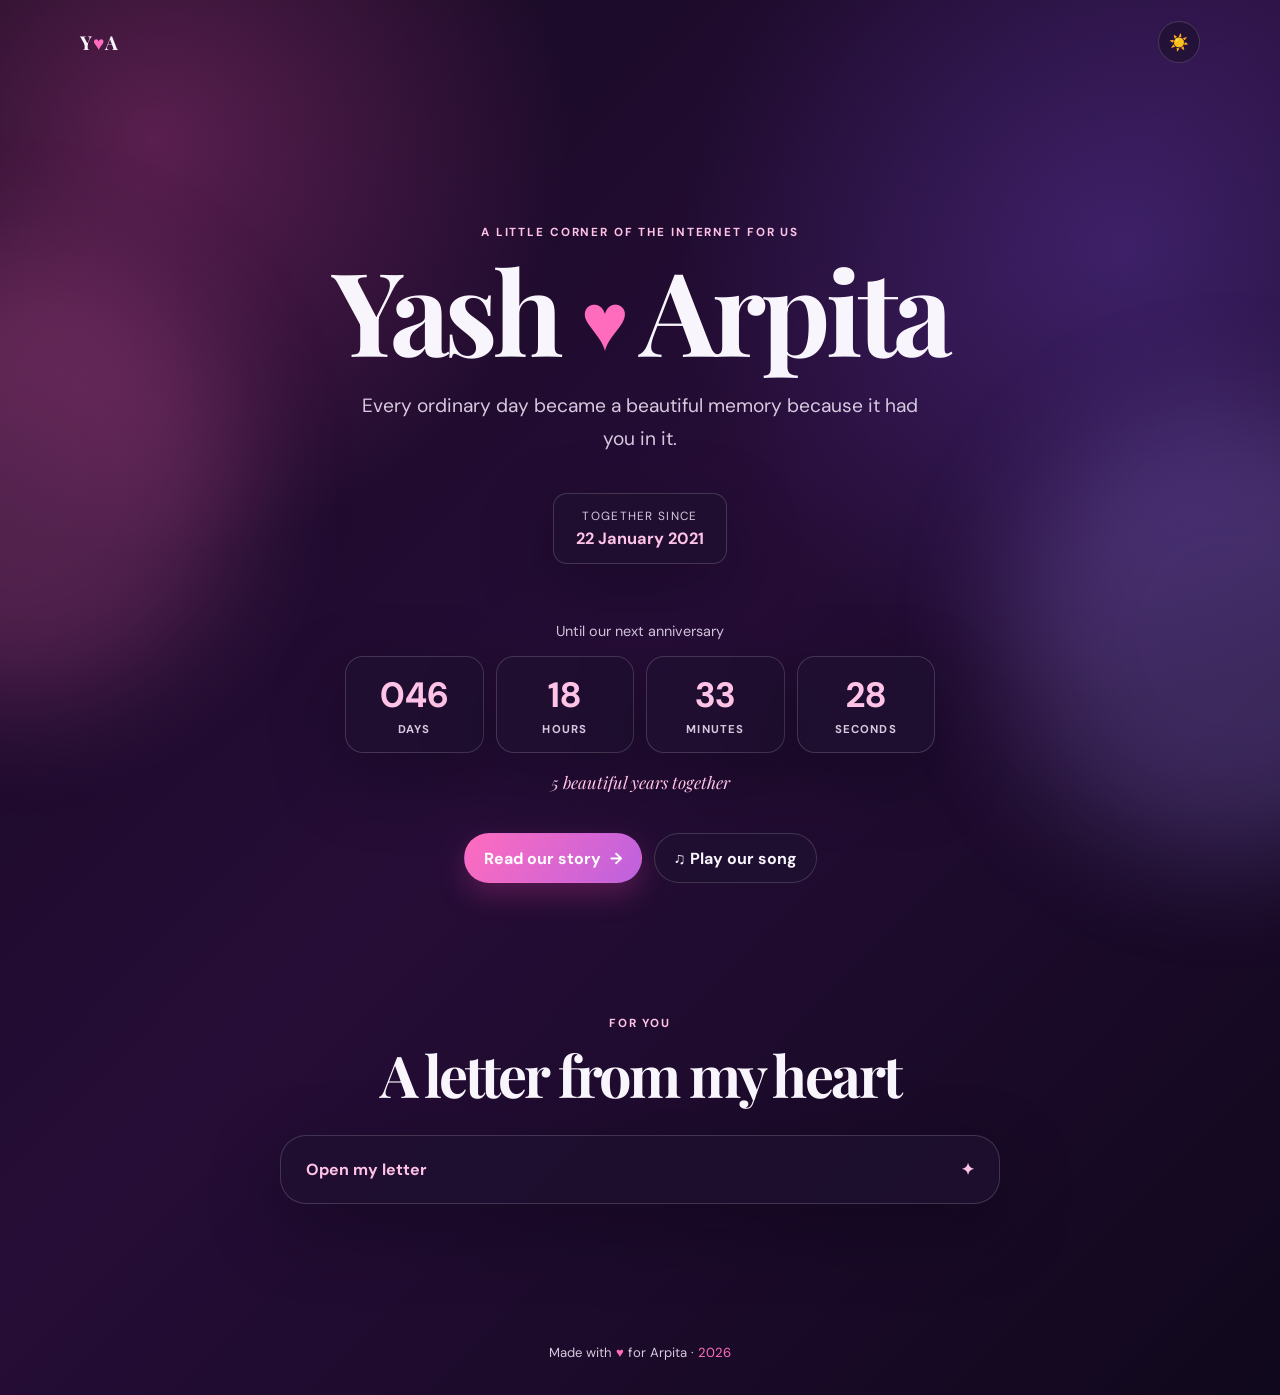
==== commit 935236eb: "Add files via upload" ====
--- a/index.html
+++ b/index.html
@@ -1,500 +1,74 @@
-<!DOCTYPE html>
+<!doctype html>
 <html lang="en">
+<head>
+  <meta charset="utf-8">
+  <meta name="viewport" content="width=device-width, initial-scale=1">
+  <meta name="description" content="A small love story for Arpita.">
+  <title>Yash &hearts; Arpita</title>
+  <link rel="preconnect" href="https://fonts.googleapis.com">
+  <link rel="preconnect" href="https://fonts.gstatic.com" crossorigin>
+  <link href="https://fonts.googleapis.com/css2?family=DM+Sans:wght@400;500;600;700&family=Playfair+Display:ital,wght@0,600;0,700;1,600&display=swap" rel="stylesheet">
+  <link rel="stylesheet" href="style.css">
+</head>
+<body>
+  <div class="intro" id="intro" aria-hidden="true">
+    <p>Yash <span>&hearts;</span> Arpita</p>
+  </div>
 
-<head>
+  <header class="site-header">
+    <a class="brand" href="index.html" aria-label="Home">Y<span>&hearts;</span>A</a>
+    <button class="icon-button" id="themeButton" type="button" aria-label="Switch colour theme" title="Switch colour theme">☀️</button>
+  </header>
 
-<meta charset="UTF-8">
-<meta name="viewport" content="width=device-width, initial-scale=1.0">
+  <main>
+    <section class="hero section-shell">
+      <p class="eyebrow">A little corner of the internet for us</p>
+      <h1>Yash <span>&hearts;</span> Arpita</h1>
+      <p class="hero-copy">Every ordinary day became a beautiful memory because it had you in it.</p>
 
-<title>Yash ❤️ Arpita</title>
+      <div class="since-card">
+        <span>Together since</span>
+        <strong>22 January 2021</strong>
+      </div>
 
-<link rel="preconnect" href="https://fonts.googleapis.com">
-<link rel="preconnect" href="https://fonts.gstatic.com" crossorigin>
+      <section class="countdown-section" aria-labelledby="countdownTitle">
+        <p id="countdownTitle">Until our next anniversary</p>
+        <div class="countdown" aria-live="polite">
+          <div><strong id="days">000</strong><span>Days</span></div>
+          <div><strong id="hours">00</strong><span>Hours</span></div>
+          <div><strong id="minutes">00</strong><span>Minutes</span></div>
+          <div><strong id="seconds">00</strong><span>Seconds</span></div>
+        </div>
+        <p class="years-together" id="yearsTogether"></p>
+      </section>
 
-<link href="https://fonts.googleapis.com/css2?family=Playfair+Display:wght@700&family=Poppins:wght@300;400;500;600;700&display=swap" rel="stylesheet">
+      <div class="hero-actions">
+        <a class="button button-primary" href="story.html">Read our story <span aria-hidden="true">→</span></a>
+        <button class="button button-quiet" id="musicButton" type="button" aria-pressed="false">♫ Play our song</button>
+      </div>
+    </section>
 
-<link rel="stylesheet" href="style.css">
+    <section class="letter-section section-shell" aria-labelledby="letterTitle">
+      <p class="eyebrow">For you</p>
+      <h2 id="letterTitle">A letter from my heart</h2>
+      <details class="letter-card">
+        <summary>Open my letter <span aria-hidden="true">✦</span></summary>
+        <div class="letter-content">
+          <p>Dear Arpita,</p>
+          <p>I did not make this page simply because I can write code. I made it because every smile, every laugh, and every little memory with you deserves a home.</p>
+          <p>Thank you for being my happiness and for choosing me. Whatever tomorrow brings, I will keep choosing you.</p>
+          <p class="signature">Forever &amp; always,<br><strong>Yash</strong></p>
+        </div>
+      </details>
+    </section>
+  </main>
 
-</head>
+  <footer class="site-footer">Made with <span aria-label="love">&hearts;</span> for Arpita · <span id="currentYear"></span></footer>
 
-<body>
-
-<!-- ======================================
-     CINEMATIC INTRO
-====================================== -->
-
-<div id="cinematicIntro">
-
-    <div class="intro-overlay"></div>
-
-    <div class="intro-box">
-
-        <h1 class="intro-title">
-            Yash ❤️ Arpita
-        </h1>
-
-        <p class="intro-present">
-            presents
-        </p>
-
-        <h2 id="typingText">
-            A Story Written By Destiny
-        </h2>
-
-        <div class="intro-line"></div>
-
-    </div>
-
-</div>
-
-<!-- ======================================
-     LOADER
-====================================== -->
-
-<div id="loader">
-
-    <div class="loader-heart">
-        ❤️
-    </div>
-
-    <h1>
-        Yash ❤️ Arpita
-    </h1>
-
-    <p>
-        Loading Our Forever...
-    </p>
-
-</div>
-
-<!-- ======================================
-     BACKGROUND
-====================================== -->
-
-<div class="background"></div>
-
-<div id="stars"></div>
-
-<!-- ======================================
-     HOME PAGE
-====================================== -->
-
-<div class="container">
-
-    <h1 class="title">
-        Yash ❤️ Arpita
-    </h1>
-
-    <p class="subtitle">
-        Forever & Always
-    </p>
-
-    <div class="since">
-
-        Together Since ❤️
-
-        <br>
-
-        <b>22 January 2021</b>
-
-    </div>
-
-    <h3 class="count-title">
-        Next Anniversary In
-    </h3>
-
-    <div class="countdown">
-
-        <div class="card">
-
-            <div class="number" id="days">
-                000
-            </div>
-
-            <span>
-                Days
-            </span>
-
-        </div>
-
-        <div class="card">
-
-            <div class="number" id="hours">
-                00
-            </div>
-
-            <span>
-                Hours
-            </span>
-
-        </div>
-
-        <div class="card">
-
-            <div class="number" id="minutes">
-                00
-            </div>
-
-            <span>
-                Minutes
-            </span>
-
-        </div>
-
-        <div class="card">
-
-            <div class="number" id="seconds">
-                00
-            </div>
-
-            <span>
-                Seconds
-            </span>
-
-        </div>
-
-    </div>
-
-    <div id="yearsTogether">
-
-        ❤️ 5 Years Together ❤️
-
-    </div>
-
-    <a href="story.html" class="button">
-
-        Begin Our Journey ❤️
-
-    </a>
-
-</div>
-<!-- ======================================
-     LOVE LETTER
-====================================== -->
-
-<section id="loveLetter">
-
-    <h2 class="section-title">
-        💌 A Letter For You
-    </h2>
-
-    <div class="envelope" id="envelope">
-
-        <div class="envelope-top"></div>
-
-        <div class="letter">
-
-            <h3>Dear Arpita ❤️</h3>
-
-            <p>
-
-                I didn't build this website because I know coding.
-
-                <br><br>
-
-                I built it because every memory with you deserves
-                a beautiful place.
-
-                <br><br>
-
-                Every smile...
-
-                Every laugh...
-
-                Every heartbeat...
-
-                reminds me how lucky I am.
-
-                <br><br>
-
-                Thank you for being my happiness.
-
-                Thank you for choosing me.
-
-                <br><br>
-
-                No matter what happens,
-
-                I will always choose you.
-
-                <br><br>
-
-                ❤️ Forever & Always ❤️
-
-                <br><br>
-
-                Yours,
-
-                <br>
-
-                <b>Yash</b>
-
-            </p>
-
-        </div>
-
-    </div>
-
-    <button id="openLetter">
-
-        Open My Letter ❤️
-
-    </button>
-
-</section>
-
-<!-- ======================================
-     MUSIC
-====================================== -->
-
-<button id="musicBtn">
-
-    🎵
-
-</button>
-
-<audio id="bgMusic" loop>
-
+  <audio id="bgMusic" loop preload="metadata">
     <source src="song.mp3" type="audio/mpeg">
-
-</audio>
-
-<!-- ======================================
-     THEME BUTTON
-====================================== -->
-
-<button id="themeBtn">
-
-    🌙
-
-</button>
-
-<!-- ======================================
-     WELCOME POPUP
-====================================== -->
-
-<div id="welcomePopup">
-
-    <div class="popup-card">
-
-        <h2>
-
-            💌 Hi Arpita ❤️
-
-        </h2>
-
-        <p>
-
-            I made something special just for you.
-
-            <br><br>
-
-            Every page contains a memory.
-
-            Every animation contains a feeling.
-
-            Every heartbeat belongs to you.
-
-            <br><br>
-
-            ❤️ Welcome To Our Love Story ❤️
-
-        </p>
-
-        <button id="closePopup">
-
-            Begin ❤️
-
-        </button>
-
-    </div>
-
-</div>
-
-<!-- ======================================
-     FLOATING HEARTS
-====================================== -->
-
-<div class="hearts">
-
-    <span>❤️</span>
-
-    <span>💜</span>
-
-    <span>❤️</span>
-
-    <span>💜</span>
-
-    <span>❤️</span>
-
-</div>
-<!-- =========================================
-ANNIVERSARY CELEBRATION
-========================================= -->
-
-<div id="confettiContainer"></div>
-
-<div id="heartRain"></div>
-
-<div id="celebrationText">
-
-🎉 Happy Anniversary ❤️
-
-</div>
-
-<button id="giftButton">
-
-🎁 Secret Gift
-
-</button>
-
-<div id="giftPopup">
-
-<div class="gift-card">
-
-<h2>
-
-❤️ A Gift For You ❤️
-
-</h2>
-
-<p>
-
-Thank you for filling my life
-
-with happiness,
-
-love,
-
-and beautiful memories.
-
-<br><br>
-
-No matter what happens,
-
-I'll always choose you.
-
-❤️ Forever ❤️
-
-</p>
-
-<button id="closeGift">
-
-Close ❤️
-
-</button>
-
-<button id="proposalButton">
-
-One More Question 💍
-
-</button>
-
-</div>
-
-</div>
-  <!-- =========================================
-PHASE 6C
-FIREWORKS + PROPOSAL
-========================================= -->
-
-<canvas id="fireworksCanvas"></canvas>
-
-<div id="proposalPopup">
-
-<div class="proposal-card">
-
-<h2>💍 One Question...</h2>
-
-<p>
-
-Will You Stay With Me
-
-Forever?
-
-❤️
-
-</p>
-
-<div class="proposal-buttons">
-
-<button id="yesBtn">
-
-Yes ❤️
-
-</button>
-
-<button id="noBtn">
-
-No 🙈
-
-</button>
-
-</div>
-
-</div>
-
-</div>   
-
-<!-- =========================================
-PHASE 7B
-PREMIUM PHOTO VIEWER
-========================================= -->
-
-<div id="photoViewer">
-
-    <span id="closeViewer">✕</span>
-
-    <img id="viewerImage" src="" alt="Memory">
-<button id="prevPhoto">❮</button>
-
-<button id="nextPhoto">❯</button>
-
-</div>
-
-<!-- =========================================
-PHASE 7B.4
-GRAND FINALE
-========================================= -->
-
-<div id="finalScene">
-
-    <div class="final-content">
-
-        <h1>❤️ Forever & Always ❤️</h1>
-
-        <p>
-
-            Every love story is beautiful...
-
-            <br><br>
-
-            But ours will always be my favourite.
-
-            <br><br>
-
-            Thank you for every smile,
-
-            every memory,
-
-            every heartbeat.
-
-            <br><br>
-
-            I Love You Forever ❤️
-
-        </p>
-
-        <button id="closeFinal">
-
-            Continue Our Journey ❤️
-
-        </button>
-
-    </div>
-
-</div>  
-<script src="script.js" defer></script>
-     
+    Your browser does not support audio playback.
+  </audio>
+  <script src="script.js" defer></script>
 </body>
 </html>
--- a/style.css
+++ b/style.css
@@ -1,2900 +1,239 @@
-/* =========================================
-   STYLE.CSS VERSION 2.0
-   PART 1
-========================================= */
-
-/* =========================================
-   RESET
-========================================= */
-
-*{
-    margin:0;
-    padding:0;
-    box-sizing:border-box;
-}
-
-html{
-   
-
-    scroll-behavior:smooth;
-
-    scroll-padding-top:30px;
-
-}
-}
-
-body{
-   
-
-    font-family:'Poppins',sans-serif;
-
-    background:
-    linear-gradient(
-    -45deg,
-    #160024,
-    #2b1055,
-    #4c1d95,
-    #7e22ce,
-    #a855f7);
-
-    background-size:400% 400%;
-
-    animation:bgMove 15s ease infinite;
-
-    color:#fff;
-
-    overflow-x:hidden;
-    overflow-y:auto;
-
-}
-
-/* =========================================
-   BACKGROUND
-========================================= */
-
-.background{
-
-    position:fixed;
-
-    inset:0;
-
-    background:
-
-    radial-gradient(
-
-    circle at top,
-
-    rgba(255,255,255,.08),
-
-    transparent 60%
-
-    );
-
-    z-index:-3;
-
-}
-
-/* =========================================
-   STARS
-========================================= */
-
-#stars{
-
-    position:fixed;
-
-    inset:0;
-
-    overflow:hidden;
-
-    z-index:-2;
-
-}
-
-.star{
-
-    position:absolute;
-
-    width:3px;
-
-    height:3px;
-
-    border-radius:50%;
-
-    background:#fff;
-
-    animation:twinkle infinite alternate;
-
-}
-
-/* =========================================
-   LOADER
-========================================= */
-
-#loader{
-
-    position:fixed;
-
-    inset:0;
-
-    display:flex;
-
-    flex-direction:column;
-
-    justify-content:center;
-
-    align-items:center;
-
-    background:#140020;
-
-    backdrop-filter:blur(12px);
-
-    z-index:99999;
-
-    transition:1s;
-
-}
-
-.loader-heart{
-
-    font-size:72px;
-
-    animation:pulse 1s infinite;
-
-}
-
-#loader h1{
-
-    margin-top:20px;
-
-    font-size:48px;
-
-    font-family:'Playfair Display',serif;
-
-}
-
-#loader p{
-
-    margin-top:12px;
-
-    color:#ddd;
-
-    letter-spacing:2px;
-
-}
-
-/* =========================================
-   MAIN CONTAINER
-========================================= */
-
-.container{
-
-    position:relative;
-
-    z-index:5;
-
-    width:100%;
-
-    min-height:auto;
-    
-   padding-bottom:100px;
-
-    display:flex;
-
-    flex-direction:column;
-
-    justify-content:center;
-
-    align-items:center;
-
-    text-align:center;
-
-    padding:30px;
-
-}
-
-/* =========================================
-   TITLE
-========================================= */
-
-.title{
-
-    font-family:'Playfair Display',serif;
-
-    font-size:72px;
-
-    font-weight:700;
-
-    letter-spacing:2px;
-
-    text-shadow:
-
-    0 0 12px rgba(255,255,255,.3),
-
-    0 0 30px rgba(255,0,180,.45);
-
-}
-
-.subtitle{
-
-    margin-top:12px;
-
-    font-size:22px;
-
-    letter-spacing:6px;
-
-    text-transform:uppercase;
-
-    color:#f4d8ff;
-
-}
-
-.since{
-
-    margin-top:35px;
-
-    line-height:1.8;
-
-    font-size:22px;
-
-}
-
-.since b{
-
-    font-size:28px;
-
-}
-
-/* =========================================
-   COUNTDOWN
-========================================= */
-
-.count-title{
-
-    margin-top:45px;
-
-    margin-bottom:20px;
-
-    font-size:22px;
-
-}
-
-.countdown{
-
-    display:flex;
-
-    flex-wrap:wrap;
-
-    justify-content:center;
-
-    gap:18px;
-
-}
-
-.card{
-
-    width:110px;
-
-    transition:.35s ease;
-
-}
-
-.number{
-
-    height:95px;
-
-    display:flex;
-
-    justify-content:center;
-
-    align-items:center;
-
-    border-radius:22px;
-
-    background:rgba(255,255,255,.12);
-
-    backdrop-filter:blur(20px);
-
-    border:1px solid rgba(255,255,255,.18);
-
-    font-size:42px;
-
-    font-weight:bold;
-
-    font-variant-numeric:tabular-nums;
-
-    box-shadow:
-
-    0 15px 35px rgba(0,0,0,.35),
-
-    inset 0 1px 1px rgba(255,255,255,.2);
-
-    transition:.45s;
-
-}
-
-.card span{
-
-    display:block;
-
-    margin-top:10px;
-
-    font-size:14px;
-
-    letter-spacing:2px;
-
-    color:#ddd;
-
-}
-
-.flip{
-
-    animation:flip .6s;
-
-}
-
-/* =========================================
-   YEARS
-========================================= */
-
-#yearsTogether{
-
-    margin-top:35px;
-
-    font-size:30px;
-
-    font-weight:600;
-
-    color:#ffd6ff;
-
-}
-
-/* =========================================
-   BUTTON
-========================================= */
-
-.button{
-
-    position:relative;
-
-    overflow:hidden;
-
-    margin-top:40px;
-
-    padding:18px 48px;
-
-    border-radius:60px;
-
-    text-decoration:none;
-
-    color:#fff;
-
-    font-size:18px;
-
-    font-weight:600;
-
-    background:
-
-    linear-gradient(
-
-    135deg,
-
-    #ff4fd8,
-
-    #8b5cf6
-
-    );
-
-    box-shadow:
-
-    0 12px 35px rgba(255,0,180,.35);
-
-    transition:.35s;
-animation:buttonFloat 3s ease-in-out infinite;
-}
-
-.button:hover{
-
-    transform:
-
-    translateY(-5px)
-
-    scale(1.05);
-
-  button,
-.button{
-
-    -webkit-tap-highlight-color: transparent;
-
-    touch-action: manipulation;
-
-    user-select: none;
-
-} 
-
-    box-shadow:
-
-    0 18px 45px
-
-    rgba(255,0,180,.5);
-
-}
-
-/* =========================================
-   FLOATING HEARTS
-========================================= */
-
-.hearts span{
-
-    position:absolute;
-
-    bottom:-60px;
-
-    font-size:24px;
-
-    animation:float 10s linear infinite;
-
-}
-
-.hearts span:nth-child(1){left:8%;}
-.hearts span:nth-child(2){left:28%;animation-duration:8s;}
-.hearts span:nth-child(3){left:48%;animation-duration:11s;}
-.hearts span:nth-child(4){left:68%;animation-duration:9s;}
-.hearts span:nth-child(5){left:88%;animation-duration:10s;}
-
-/* =========================================
-   MUSIC BUTTON
-========================================= */
-
-#musicBtn{
-
-    position:fixed;
-
-    top:20px;
-
-    right:20px;
-
-    width:58px;
-
-    height:58px;
-
-    border:none;
-
-    border-radius:50%;
-
-    background:rgba(255,255,255,.15);
-
-    backdrop-filter:blur(15px);
-
-    color:#fff;
-
-    font-size:24px;
-
-    cursor:pointer;
-
-    z-index:999;
-
-    transition:.35s;
-
-    box-shadow:0 10px 25px rgba(0,0,0,.25);
-
-}
-
-#musicBtn:hover{
-
-    transform:scale(1.12) rotate(10deg);
-
-    background:rgba(255,255,255,.25);
-
-}
-
-
-
-/* =========================================
-   THEME BUTTON
-========================================= */
-
-#themeBtn{
-
-    position:fixed;
-
-    top:90px;
-
-    right:20px;
-
-    width:58px;
-
-    height:58px;
-
-    border:none;
-
-    border-radius:50%;
-
-    background:rgba(255,255,255,.15);
-
-    backdrop-filter:blur(15px);
-
-    color:#fff;
-
-    font-size:22px;
-
-    cursor:pointer;
-
-    z-index:999;
-
-    transition:.35s;
-
-    box-shadow:0 10px 25px rgba(0,0,0,.25);
-   #themeBtn{
-    color:#222;
-    text-shadow:none;
-}
-
-body:not(.light) #themeBtn{
-    color:#fff;
-}
-
-}
-
-#themeBtn:hover{
-
-    transform:scale(1.12);
-
-    background:rgba(255,255,255,.25);
-
-}
-
-
-
-/* =========================================
-   WELCOME POPUP
-========================================= */
-
-#welcomePopup{
-
-    position:fixed;
-
-    inset:0;
-
-    display:none;
-
-    justify-content:center;
-
-    align-items:center;
-
-    background:rgba(0,0,0,.75);
-
-    backdrop-filter:blur(12px);
-
-    opacity:0;
-
-    transition:.5s;
-
-    z-index:99999;
-
-}
-
-#welcomePopup.show{
-
-    display:flex;
-
-    opacity:1;
-
-}
-
-.popup-card{
-
-    width:90%;
-
-    max-width:430px;
-
-    padding:35px;
-
-    border-radius:24px;
-
-    background:rgba(255,255,255,.12);
-
-    backdrop-filter:blur(25px);
-
-    border:1px solid rgba(255,255,255,.15);
-
-    text-align:center;
-
-    color:#fff;
-
-    box-shadow:0 25px 60px rgba(0,0,0,.45);
-
-    animation:popup .6s ease;
-
-}
-
-.popup-card h2{
-
-    margin-bottom:18px;
-
-    font-size:30px;
-
-}
-
-.popup-card p{
-
-    line-height:1.9;
-
-    margin-bottom:25px;
-
-}
-
-.popup-card button{
-
-    border:none;
-
-    border-radius:40px;
-
-    padding:15px 36px;
-
-    font-size:16px;
-
-    font-weight:600;
-
-    cursor:pointer;
-
-    color:#fff;
-
-    background:linear-gradient(135deg,#ff4fd8,#8b5cf6);
-
-    transition:.35s;
-
-}
-
-.popup-card button:hover{
-
-    transform:translateY(-3px);
-
-}
-
-
-
-/* =========================================
-   LIGHT MODE
-========================================= */
-
-body.light{
-
-    background:#f8f8ff;
-
-    color:#111;
-
-}
-
-body.light .title,
-body.light .subtitle,
-body.light .since,
-body.light .count-title,
-body.light #yearsTogether{
-
-    color:#111;
-
-}
-
-body.light .number{
-
-    background:rgba(255,255,255,.8);
-
-    color:#111;
-
-}
-
-
-
-/* =========================================
-   CINEMATIC INTRO
-   (Only One Version)
-========================================= */
-
-#cinematicIntro{
-
-    position:fixed;
-
-    inset:0;
-
-    display:flex;
-
-    justify-content:center;
-
-    align-items:center;
-
-    background:#000;
-
-    overflow:hidden;
-
-    z-index:999999;
-
-    transition:1s;
-
-}
-
-.intro-overlay{
-
-    position:absolute;
-
-    inset:0;
-
-    background:
-
-    radial-gradient(circle,
-
-    rgba(155,92,255,.18),
-
-    transparent 70%);
-
-    animation:pulseGlow 4s infinite;
-
-}
-
-.intro-box{
-
-    position:relative;
-
-    z-index:2;
-
-    text-align:center;
-
-    padding:20px;
-
-}
-
-.intro-title{
-
-    font-family:'Playfair Display',serif;
-
-    font-size:68px;
-
-    color:#fff;
-
-    text-shadow:
-
-    0 0 10px #ff4fd8,
-
-    0 0 30px #9b5cff,
-
-    0 0 60px #9b5cff;
-
-    animation:titleZoom 2.5s ease;
-
-}
-
-.intro-present{
-
-    margin:18px 0;
-
-    letter-spacing:8px;
-
-    text-transform:uppercase;
-
-    color:#bbb;
-
-    animation:fadeUp 2s ease;
-
-}
-
-#typingText{
-
-    min-height:40px;
-
-    font-size:30px;
-
-    font-weight:500;
-
-    color:#fff;
-
-}
-
-.intro-line{
-
-    width:0;
-
-    height:2px;
-
-    margin:30px auto 0;
-
-    background:
-
-    linear-gradient(
-
-    90deg,
-
-    transparent,
-
-    #ff4fd8,
-
-    #9b5cff,
-
-    transparent);
-
-    animation:lineGrow 3s forwards;
-
-}
-
-
-
-/* =========================================
-   MOBILE
-========================================= */
-
-@media(max-width:768px){
-
-.title{
-
-font-size:48px;
-
-}
-
-.subtitle{
-
-font-size:18px;
-
-letter-spacing:3px;
-
-}
-
-.countdown{
-
-gap:12px;
-
-}
-
-.card{
-
-width:80px;
-
-}
-
-.number{
-
-height:75px;
-
-font-size:30px;
-
-}
-
-#yearsTogether{
-
-font-size:24px;
-
-}
-
-.button{
-
-padding:15px 34px;
-
-font-size:16px;
-
-}
-
-.intro-title{
-
-font-size:42px;
-
-}
-
-#typingText{
-
-font-size:22px;
-
-}
-
-.intro-present{
-
-font-size:13px;
-
-letter-spacing:5px;
-
-}
-
-.popup-card{
-
-padding:25px;
-
-}
-
-}
-
-
-
-/* =========================================
-   ANIMATIONS
-========================================= */
-
-@keyframes popup{
-
-from{
-
-opacity:0;
-
-transform:scale(.8);
-
-}
-
-to{
-
-opacity:1;
-
-transform:scale(1);
-
-}
-
-}
-
-@keyframes titleZoom{
-
-from{
-
-opacity:0;
-
-transform:scale(.75);
-
-}
-
-to{
-
-opacity:1;
-
-transform:scale(1);
-
-}
-
-}
-
-@keyframes fadeUp{
-
-from{
-
-opacity:0;
-
-transform:translateY(30px);
-
-}
-
-to{
-
-opacity:1;
-
-transform:translateY(0);
-
-}
-
-}
-
-@keyframes lineGrow{
-
-from{
-
-width:0;
-
-}
-
-to{
-
-width:260px;
-
-}
-
-}
-
-@keyframes pulseGlow{
-
-0%,100%{
-
-opacity:.4;
-
-transform:scale(1);
-
-}
-
-50%{
-
-opacity:1;
-
-transform:scale(1.12);
-
-}
-
-}
-
-/* =========================================
-   LOVE LETTER
-========================================= */
-
-#loveLetter{
-
-    padding:120px 20px;
-
-    text-align:center;
-
-    position:relative;
-
-    z-index:5;
-
-}
-
-.section-title{
-
-    font-size:42px;
-
-    font-family:'Playfair Display',serif;
-
-    margin-bottom:50px;
-
-    color:#fff;
-
-    text-shadow:0 0 20px rgba(255,255,255,.4);
-
-}
-
-.envelope{
-
-    position:relative;
-
-    width:360px;
-
-    height:300px;
-
-    margin:0 auto;
-
-    cursor:pointer;
-
-    perspective:1000px;
-
-    overflow:hidden;
-
-}
-
-.envelope::before{
-
-    content:"";
-
-    position:absolute;
-
-    inset:0;
-
-    background:linear-gradient(135deg,#ff6bd6,#9b5cff);
-
-    border-radius:15px;
-
-    box-shadow:0 20px 50px rgba(0,0,0,.35);
-
-    z-index:1;
-
-}
-
-.envelope-top{
-
-    position:absolute;
-
-    top:0;
-
-    left:0;
-
-    width:100%;
-
-    height:120px;
-
-    background:linear-gradient(135deg,#ff85df,#b06cff);
-
-    clip-path:polygon(0 0,100% 0,50% 100%);
-
-    transform-origin:top;
-
-    transition:.8s;
-
-    z-index:3;
-
-}
-
-.letter{
-
-    position:absolute;
-
-    left:50%;
-
-    top:130px;
-
-    transform:translateX(-50%);
-
-    width:88%;
-
-    height:150px;
-
-    background:#fff;
-
-    border-radius:15px;
-
-    padding:20px;
-
-    overflow:auto;
-
-    color:#333;
-
-    transition:.8s;
-
-    z-index:2;
-
-    box-shadow:0 10px 30px rgba(0,0,0,.25);
-
-}
-}
-
-}
-
-.letter h3{
-
-    text-align:center;
-
-    color:#ff4fd8;
-
-    margin-bottom:18px;
-
-    font-family:'Playfair Display',serif;
-
-}
-
-.letter p{
-
-    line-height:1.8;
-
-    font-size:15px;
-
-}
-
-.envelope.open .envelope-top{
-
-    transform:rotateX(180deg);
-
-}
-
-.envelope.open .letter{
-
-    transform:translateX(-50%) translateY(-140px);
-
-}
-
-    z-index:5;
-
-}
-
-#openLetter{
-
-    margin-top:190px;
-
-    padding:15px 35px;
-
-    border:none;
-
-    border-radius:40px;
-
-    background:linear-gradient(135deg,#ff4fd8,#9b5cff);
-
-    color:#fff;
-
-    font-size:17px;
-
-    font-weight:600;
-
-    cursor:pointer;
-
-    transition:.35s;
-
-    box-shadow:0 10px 25px rgba(255,0,200,.35);
-
-}
-
-#openLetter:hover{
-
-    transform:translateY(-4px) scale(1.05);
-
-}
-
-/* =========================================
-   BACK TO TOP
-========================================= */
-
-#topBtn{
-
-    position:fixed;
-
-    right:25px;
-
-    bottom:25px;
-
-    width:55px;
-
-    height:55px;
-
-    border:none;
-
-    border-radius:50%;
-
-    background:linear-gradient(135deg,#ff4fd8,#8b5cf6);
-
-    color:#fff;
-
-    font-size:22px;
-
-    cursor:pointer;
-
-    box-shadow:0 10px 25px rgba(0,0,0,.3);
-
-    display:none;
-
-    z-index:999;
-
-    transition:.35s;
-
-}
-
-#topBtn:hover{
-
-    transform:translateY(-4px) scale(1.08);
-
-}
-
-/* =========================================
-   SCROLL PROGRESS BAR
-========================================= */
-
-#progressBar{
-
-    position:fixed;
-
-    top:0;
-
-    left:0;
-
-    height:4px;
-
-    width:0%;
-
-    background:linear-gradient(90deg,#ff4fd8,#8b5cf6);
-
-    z-index:999999;
-
-}
-
-/* =========================================
-   RIPPLE EFFECT
-========================================= */
-
-.button span{
-
-    position:absolute;
-
-    border-radius:50%;
-
-    transform:scale(0);
-
-    animation:ripple .6s linear;
-
-    background:rgba(255,255,255,.45);
-
-    pointer-events:none;
-
-}
-
-@keyframes ripple{
-
-    to{
-
-        transform:scale(4);
-
-        opacity:0;
-
-    }
-
-}
-
-/* =========================================
-   REMAINING ANIMATIONS
-========================================= */
-
-@keyframes pulse{
-
-    0%{transform:scale(1);}
-    50%{transform:scale(1.2);}
-    100%{transform:scale(1);}
-
-}
-
-@keyframes flip{
-
-    0%{transform:rotateX(0);}
-    50%{transform:rotateX(90deg);}
-    100%{transform:rotateX(0);}
-
-}
-
-@keyframes float{
-
-    0%{
-
-        transform:translateY(0);
-
-        opacity:0;
-
-    }
-
-    20%{
-
-        opacity:1;
-
-    }
-
-    100%{
-
-        transform:translateY(-110vh);
-
-        opacity:0;
-
-    }
-
-}
-
-@keyframes twinkle{
-
-    from{
-
-        opacity:.3;
-
-        transform:scale(.8);
-
-    }
-
-    to{
-
-        opacity:1;
-
-        transform:scale(1.6);
-
-    }
-
-}
-
-@keyframes bgMove{
-
-    0%{
-
-        background-position:0% 50%;
-
-    }
-
-    50%{
-
-        background-position:100% 50%;
-
-    }
-
-    100%{
-
-        background-position:0% 50%;
-
-    }
-
-}
-
-/* =========================================
-   MOBILE LOVE LETTER
-========================================= */
-
-@media(max-width:768px){
-
-    .envelope{
-
-        width:300px;
-
-        height:200px;
-
-    }
-
-    .letter{
-
-        height:235px;
-
-    }
-
-    .section-title{
-
-        font-size:32px;
-
-    }
-
-    #topBtn{
-
-        width:48px;
-
-        height:48px;
-
-        font-size:18px;
-
-    }
-
-}
-
-/* =========================================
-   STORY PAGE
-========================================= */
-
-.story-page{
-
-    overflow-x:hidden;
-    overflow-y:auto;
-
-}
-
-.story-container{
-
-    width:100%;
-    max-width:1200px;
-
-    margin:auto;
-
-    padding:80px 20px;
-
-    position:relative;
-
-    z-index:5;
-
-}
-
-.story-title{
-
-    font-family:'Playfair Display',serif;
-
-    text-align:center;
-
-    font-size:62px;
-
-    margin-bottom:15px;
-
-    text-shadow:
-    0 0 20px rgba(255,255,255,.3),
-    0 0 35px rgba(255,0,180,.4);
-
-}
-
-.story-subtitle{
-
-    text-align:center;
-
-    color:#f3d7ff;
-
-    margin-bottom:80px;
-
-    font-size:20px;
-
-}
-
-/* =========================================
-TIMELINE
-========================================= */
-
-#ourStory{
-
-    position:relative;
-
-    padding:20px 0;
-
-}
-
-.memory-line{
-
-    position:absolute;
-
-    left:50%;
-
-    top:0;
-
-    bottom:0;
-
-    width:4px;
-
-    background:
-
-    linear-gradient(
-
-    #ff4fd8,
-
-    #9b5cff
-
-    );
-
-    transform:translateX(-50%);
-
-    border-radius:20px;
-
-}
-
-.memory-card{
-
-    width:50%;
-
-    padding:20px 40px;
-
-    position:relative;
-
-}
-
-.memory-card.left{
-
-    left:0;
-
-}
-
-.memory-card.right{
-
-    left:50%;
-
-}
-
-.memory-date{
-
-    display:inline-block;
-
-    padding:8px 18px;
-
-    border-radius:30px;
-
-    background:
-
-    linear-gradient(
-
-    135deg,
-
-    #ff4fd8,
-
-    #9b5cff
-
-    );
-
-    color:#fff;
-
-    margin-bottom:15px;
-
-    font-weight:600;
-
-}
-
-.memory-content{
-
-    background:
-
-    rgba(255,255,255,.1);
-
-    backdrop-filter:blur(18px);
-
-    border-radius:25px;
-
-    padding:25px;
-
-    box-shadow:
-
-    0 20px 40px rgba(0,0,0,.25);
-
-    transition:.4s;
-
-}
-
-.memory-content:hover{
-
-    transform:
-
-    translateY(-8px);
-
-}
-
-.memory-content img{
-
-    width:100%;
-
-    border-radius:18px;
-
-    margin-bottom:18px;
-
-}
-
-.memory-content h3{
-
-    margin-bottom:15px;
-
-}
-
-.memory-content p{
-
-    line-height:1.8;
-
-}
-
-.readMore{
-
-    margin-top:20px;
-
-    border:none;
-
-    padding:12px 26px;
-
-    border-radius:30px;
-
-    background:
-
-    linear-gradient(
-
-    135deg,
-
-    #ff4fd8,
-
-    #9b5cff
-
-    );
-
-    color:white;
-
-    cursor:pointer;
-
-    transition:.3s;
-
-}
-
-.readMore:hover{
-
-    transform:scale(1.05);
-
-}
-
-.hiddenMemory{
-
-    display:none;
-
-    margin-top:18px;
-
-    line-height:1.8;
-
-    color:#ffe8ff;
-
-}
-
-/* =========================================
-GALLERY
-========================================= */
-
-#gallery{
-
-    margin-top:140px;
-
-    text-align:center;
-
-}
-
-.gallery-title{
-
-    font-size:46px;
-
-    margin-bottom:15px;
-
-    font-family:'Playfair Display',serif;
-
-}
-
-.gallery-sub{
-
-    margin-bottom:40px;
-
-}
-
-.gallery-slider{
-
-    overflow:hidden;
-
-    border-radius:25px;
-
-}
-
-.slides{
-
-    display:flex;
-
-    gap:25px;
-
-    overflow-x:auto;
-
-    scroll-snap-type:x mandatory;
-
-    padding-bottom:10px;
-
-}
-
-.slides::-webkit-scrollbar{
-
-    display:none;
-
-}
-
-.slide{
-
-    min-width:320px;
-
-    scroll-snap-align:center;
-
-}
-
-.slide img{
-
-    width:100%;
-
-    border-radius:20px;
-
-}
-
-.slide p{
-
-    margin-top:15px;
-
-    color:#ffdfff;
-
-}
-
-.gallery-caption{
-
-    margin-top:30px;
-
-    font-size:22px;
-
-}
-
-/* =========================================
-LOVE LETTER
-========================================= */
-
-.letter-card{
-
-    max-width:800px;
-
-    margin:40px auto;
-
-    padding:35px;
-
-    border-radius:25px;
-
-    background:rgba(255,255,255,.1);
-
-    backdrop-filter:blur(20px);
-
-    line-height:2;
-
-}
-
-/* =========================================
-QUOTE
-========================================= */
-
-.quote-section{
-
-    margin:120px 0;
-
-    text-align:center;
-
-}
-
-.quote-section h2{
-
-    font-size:34px;
-
-    font-family:'Playfair Display',serif;
-
-}
-
-/* =========================================
-ENDING
-========================================= */
-
-.ending-section{
-
-    text-align:center;
-
-    margin:100px 0;
-
-}
-
-.ending-section h2{
-
-    margin-bottom:25px;
-
-}
-
-/* =========================================
-BUTTONS
-========================================= */
-
-.story-buttons{
-
-    text-align:center;
-
-    margin-top:70px;
-
-}
-
-/* =========================================
-MOBILE
-========================================= */
-
-@media(max-width:768px){
-
-.memory-line{
-
-display:none;
-
-}
-
-.memory-card{
-
-width:100%;
-
-left:0 !important;
-
-padding:15px;
-
-}
-
-.story-title{
-
-font-size:42px;
-
-}
-
-.gallery-title{
-
-font-size:34px;
-
-}
-
-.slide{
-
-min-width:260px;
-
-}
-
-}
-/* =========================================
-   PHASE 5A
-   MAGIC EFFECTS
-========================================= */
-
-/* ========= Aurora Background ========= */
-
-body::before{
-
-content:"";
-
-position:fixed;
-
-top:-50%;
-
-left:-50%;
-
-width:200%;
-
-height:200%;
-
-background:
-
-radial-gradient(circle,#ff4fd822 0%,transparent 30%),
-
-radial-gradient(circle,#8b5cf622 0%,transparent 30%),
-
-radial-gradient(circle,#ffffff11 0%,transparent 20%);
-
-animation:aurora 18s linear infinite;
-
-pointer-events:none;
-
-z-index:-5;
-
-filter:blur(80px);
-
-}
-
-/* ========= Cursor Glow ========= */
-
-.cursor-glow{
-
-position:fixed;
-
-width:25px;
-
-height:25px;
-
-border-radius:50%;
-
-background:#ff4fd8;
-
-pointer-events:none;
-
-filter:blur(20px);
-
-opacity:.7;
-
-z-index:999999;
-
-transition:
-
-left .08s linear,
-
-top .08s linear;
-
-}
-
-/* ========= Fireflies ========= */
-
-.firefly{
-
-position:fixed;
-
-width:6px;
-
-height:6px;
-
-background:#fff8b5;
-
-border-radius:50%;
-
-box-shadow:
-
-0 0 12px #fff,
-
-0 0 25px #ffee88;
-
-animation:fireflyFloat linear infinite;
-
-pointer-events:none;
-
-z-index:2;
-
-}
-
-/* ========= Falling Rose ========= */
-
-.rose{
-
-position:fixed;
-
-top:-50px;
-
-font-size:22px;
-
-pointer-events:none;
-
-animation:roseFall linear forwards;
-
-z-index:2;
-
-}
-
-/* ========= Shooting Star ========= */
-
-.shooting-star{
-
-position:fixed;
-
-width:120px;
-
-height:2px;
-
-background:
-
-linear-gradient(
-
-90deg,
-
-white,
-
-transparent);
-
-transform:rotate(-25deg);
-
-pointer-events:none;
-
-animation:shoot 1.8s linear forwards;
-
-z-index:1;
-
-}
-
-/* ========= Gallery Zoom ========= */
-
-.zoom{
-
-transform:scale(1.15);
-
-transition:.5s;
-
-cursor:zoom-out;
-
-}
-
-/* ========= Keyframes ========= */
-
-@keyframes aurora{
-
-0%{
-
-transform:rotate(0deg);
-
-}
-
-100%{
-
-transform:rotate(360deg);
-
-}
-
-}
-
-@keyframes fireflyFloat{
-
-0%{
-
-transform:
-
-translateY(0)
-
-translateX(0);
-
-opacity:0;
-
-}
-
-20%{
-
-opacity:1;
-
-}
-
-100%{
-
-transform:
-
-translateY(-120vh)
-
-translateX(120px);
-
-opacity:0;
-
-}
-
-}
-
-@keyframes roseFall{
-
-0%{
-
-transform:
-
-translateY(0)
-
-rotate(0deg);
-
-}
-
-100%{
-
-transform:
-
-translateY(120vh)
-
-rotate(360deg);
-
-}
-
-}
-
-@keyframes shoot{
-
-0%{
-
-opacity:1;
-
-transform:
-
-translate(0,0)
-
-rotate(-25deg);
-
-}
-
-100%{
-
-opacity:0;
-
-transform:
-
-translate(-700px,350px)
-
-rotate(-25deg);
-
-}
-
-}
-/* =========================================
-PHASE 6A
-ANNIVERSARY
-========================================= */
-
-#celebrationText{
-
-position:fixed;
-
-top:50%;
-
-left:50%;
-
-transform:translate(-50%,-50%);
-
-font-size:48px;
-
-font-family:'Playfair Display',serif;
-
-text-align:center;
-
-opacity:0;
-
-pointer-events:none;
-
-z-index:999999;
-
-text-shadow:
-
-0 0 20px #ff4fd8,
-
-0 0 40px #fff;
-
-animation:celebrate 5s ease;
-
-}
-
-@keyframes celebrate{
-
-0%{
-
-opacity:0;
-
-transform:translate(-50%,-40%);
-
-}
-
-20%{
-
-opacity:1;
-
-}
-
-80%{
-
-opacity:1;
-
-}
-
-100%{
-
-opacity:0;
-
-transform:translate(-50%,-60%);
-
-}
-
-}
-
-#giftButton{
-    position: fixed;
-    left: 25px;
-    bottom: 25px;
-
-    padding: 12px 22px;
-    width: auto;
-    height: auto;
-
-    border: none;
-    border-radius: 30px;
-
-    font-size: 16px;
-    font-weight: 600;
-    color: #fff;
-
-    background: linear-gradient(135deg,#ff4fd8,#8b5cf6);
-    box-shadow: 0 12px 30px rgba(0,0,0,.35);
-
-    cursor: pointer;
-    z-index: 999;
-    transition: .35s;
-}
-
-#giftButton:hover{
-    transform: scale(1.08);
-}
-#giftPopup{
-
-position:fixed;
-
-inset:0;
-
-display:none;
-
-justify-content:center;
-
-align-items:center;
-
-background:rgba(0,0,0,.75);
-
-backdrop-filter:blur(12px);
-
-z-index:999999;
-
-}
-
-.gift-card{
-
-width:90%;
-
-max-width:430px;
-
-padding:35px;
-
-border-radius:25px;
-
-background:rgba(255,255,255,.12);
-
-backdrop-filter:blur(20px);
-
-text-align:center;
-
-color:white;
-
-}
-
-.gift-card button{
-
-margin-top:25px;
-
-padding:14px 30px;
-
-border:none;
-
-border-radius:30px;
-
-background:#ff4fd8;
-
-color:white;
-
-cursor:pointer;
-
-}
-/* =========================================
-   PHASE 6B - CONFETTI
-========================================= */
-
-.confetti{
-
-position:fixed;
-
-top:-20px;
-
-width:12px;
-
-height:12px;
-
-pointer-events:none;
-
-z-index:99999;
-
-animation:confettiFall linear forwards;
-
-}
-
-@keyframes confettiFall{
-
-0%{
-
-transform:
-translateY(0)
-rotate(0deg);
-
-opacity:1;
-
-}
-
-100%{
-
-transform:
-translateY(120vh)
-rotate(720deg);
-
-opacity:0;
-
-}
-
-}
-/* =========================================
-PHASE 6C
-FIREWORKS + PROPOSAL
-========================================= */
-
-#fireworksCanvas{
-
-position:fixed;
-
-inset:0;
-
-pointer-events:none;
-
-z-index:99990;
-
-}
-
-#proposalPopup{
-
-position:fixed;
-
-inset:0;
-
-display:none;
-
-justify-content:center;
-
-align-items:center;
-
-background:rgba(0,0,0,.75);
-
-backdrop-filter:blur(12px);
-
-z-index:999999;
-
-}
-
-.proposal-card{
-
-width:90%;
-
-max-width:420px;
-
-padding:35px;
-
-text-align:center;
-
-border-radius:25px;
-
-background:rgba(255,255,255,.12);
-
-backdrop-filter:blur(20px);
-
-color:white;
-
-}
-
-.proposal-buttons{
-
-margin-top:25px;
-
-display:flex;
-
-justify-content:center;
-
-gap:20px;
-
-}
-
-.proposal-buttons button{
-
-padding:14px 28px;
-
-border:none;
-
-border-radius:30px;
-
-cursor:pointer;
-
-font-size:16px;
-
-background:linear-gradient(135deg,#ff4fd8,#8b5cf6);
-
-color:white;
-
-transition:.3s;
-
-}
-
-.proposal-buttons button:hover{
-
-transform:scale(1.08);
-
-}
-/* =========================================
-PHASE 7A
-MOUSE HEART TRAIL
-========================================= */
-
-.mouse-heart{
-
-position:fixed;
-
-pointer-events:none;
-
-font-size:18px;
-
-z-index:999999;
-
-animation:heartTrail .9s linear forwards;
-
-filter:drop-shadow(0 0 8px #ff4fd8);
-
-}
-
-@keyframes heartTrail{
-
-0%{
-
-transform:
-translate(-50%,-50%)
-scale(.3);
-
-opacity:1;
-
-}
-
-100%{
-
-transform:
-translate(-50%,-120px)
-scale(1.8);
-
-opacity:0;
-
-}
-
-}
-/* =========================================
-PHASE 7B
-PHOTO VIEWER
-========================================= */
-
-#photoViewer{
-
-    position:fixed;
-
-    inset:0;
-
-    display:none;
-
-    justify-content:center;
-
-    align-items:center;
-
-    background:rgba(0,0,0,.92);
-
-    backdrop-filter:blur(12px);
-
-    z-index:999999;
-
-    animation:viewerFade .35s ease;
-
-}
-
-#viewerImage{
-
-    max-width:92%;
-
-    max-height:90%;
-
-    border-radius:20px;
-
-    box-shadow:0 25px 70px rgba(0,0,0,.6);
-
-    animation:imageZoom .35s ease;
-
-}
-
-#closeViewer{
-
-    position:absolute;
-
-    top:25px;
-
-    right:30px;
-
-    font-size:34px;
-
-    color:white;
-
-    cursor:pointer;
-
-    user-select:none;
-
-}
-
-@keyframes viewerFade{
-
-    from{
-
-        opacity:0;
-
-    }
-
-    to{
-
-        opacity:1;
-
-    }
-
-}
-
-@keyframes imageZoom{
-
-    from{
-
-        transform:scale(.85);
-
-    }
-
-    to{
-
-        transform:scale(1);
-
-    }
-
-}
-/* =========================================
-PHASE 7B.2
-VIEWER NAVIGATION
-========================================= */
-
-#prevPhoto,
-#nextPhoto{
-
-    position:absolute;
-
-    top:50%;
-
-    transform:translateY(-50%);
-
-    width:55px;
-
-    height:55px;
-
-    border:none;
-
-    border-radius:50%;
-
-    background:rgba(255,255,255,.15);
-
-    backdrop-filter:blur(15px);
-
-    color:#fff;
-
-    font-size:28px;
-
-    cursor:pointer;
-
-    transition:.3s;
-
-}
-
-#prevPhoto{
-
-    left:25px;
-
-}
-
-#nextPhoto{
-
-    right:25px;
-
-}
-
-#prevPhoto:hover,
-#nextPhoto:hover{
-
-    background:rgba(255,255,255,.28);
-
-    transform:translateY(-50%) scale(1.08);
-
-}
-
-@media(max-width:768px){
-
-#prevPhoto,
-#nextPhoto{
-
-width:46px;
-
-height:46px;
-
-font-size:22px;
-
-}
-
-}
-/* =========================================
-PHASE 7B.3
-3D GLASS EFFECT
-========================================= */
-
-.card,
-.memory-content,
-.letter-card,
-.popup-card,
-.gift-card,
-.proposal-card{
-
-    transform-style:preserve-3d;
-
-    transition:
-    transform .35s ease,
-    box-shadow .35s ease;
-
-    will-change:transform;
-
-}
-
-.card:hover,
-.memory-content:hover,
-.letter-card:hover,
-.popup-card:hover,
-.gift-card:hover,
-.proposal-card:hover{
-
-    box-shadow:
-
-    0 25px 60px rgba(0,0,0,.35),
-
-    0 0 30px rgba(255,79,216,.25);
-
-}
-@media(max-width:768px){
-
-.card,
-.memory-content,
-.letter-card,
-.popup-card,
-.gift-card,
-.proposal-card{
-
-transform:none !important;
-
-}
-
-}
-/* =========================================
-PHASE 7B.4
-FINAL SCENE
-========================================= */
-
-#finalScene{
-
-    position:fixed;
-
-    inset:0;
-
-    display:none;
-
-    justify-content:center;
-
-    align-items:center;
-
-    background:
-    radial-gradient(circle,#24003b,#000);
-
-    backdrop-filter:blur(20px);
-
-    z-index:999999;
-
-    animation:fadeScene .8s ease;
-
-}
-
-.final-content{
-
-    width:90%;
-
-    max-width:650px;
-
-    padding:45px;
-
-    text-align:center;
-
-    border-radius:30px;
-
-    background:rgba(255,255,255,.10);
-
-    backdrop-filter:blur(25px);
-
-    border:1px solid rgba(255,255,255,.15);
-
-    color:white;
-
-    box-shadow:0 25px 60px rgba(0,0,0,.4);
-
-}
-
-.final-content h1{
-
-    font-size:48px;
-
-    font-family:'Playfair Display',serif;
-
-    margin-bottom:25px;
-
-}
-
-.final-content p{
-
-    line-height:2;
-
-    font-size:18px;
-
-    color:#f6e7ff;
-
-}
-
-#closeFinal{
-
-    margin-top:35px;
-
-    padding:16px 36px;
-
-    border:none;
-
-    border-radius:40px;
-
-    cursor:pointer;
-
-    color:white;
-
-    font-size:17px;
-
-    background:
-    linear-gradient(135deg,#ff4fd8,#8b5cf6);
-
-}
-
-@keyframes fadeScene{
-
-from{
-
-opacity:0;
-
-}
-
-to{
-
-opacity:1;
-
-}
-
-}
-
-@media(max-width:768px){
-
-.final-content{
-
-padding:28px;
-
-}
-
-.final-content h1{
-
-font-size:34px;
-
-}
-
-.final-content p{
-
-font-size:16px;
-
-}
-
-}
-/* =========================================
-VERSION 3.1
-GLASS SHINE
-========================================= */
-
-.card,
-.memory-content,
-.letter-card,
-.popup-card,
-.gift-card,
-.proposal-card{
-
-    position:relative;
-
-    overflow:hidden;
-
-}
-
-.card::before,
-.memory-content::before,
-.letter-card::before,
-.popup-card::before,
-.gift-card::before,
-.proposal-card::before{
-
-    content:"";
-
-    position:absolute;
-
-    top:-150%;
-
-    left:-150%;
-
-    width:250%;
-
-    height:250%;
-
-    background:
-
-    linear-gradient(
-
-    120deg,
-
-    transparent,
-
-    rgba(255,255,255,.18),
-
-    transparent
-
-    );
-
-    transform:rotate(25deg);
-
-    transition:1.2s;
-
-}
-
-.card:hover::before,
-.memory-content:hover::before,
-.letter-card:hover::before,
-.popup-card:hover::before,
-.gift-card:hover::before,
-.proposal-card:hover::before{
-
-    top:100%;
-
-    left:100%;
-
-}
-/* =========================================
-VERSION 3.1
-TITLE GLOW
-========================================= */
-
-.title,
-.story-title,
-.section-title{
-
-    animation:titleGlow 4s ease-in-out infinite;
-
-}
-
-@keyframes titleGlow{
-
-    0%,100%{
-
-        text-shadow:
-        0 0 12px rgba(255,255,255,.35),
-        0 0 30px rgba(255,79,216,.45);
-
-    }
-
-    50%{
-
-        text-shadow:
-        0 0 18px rgba(255,255,255,.7),
-        0 0 45px rgba(155,92,255,.7);
-
-    }
-
-}
+:root {
+  --ink: #f9f5fc;
+  --muted: #d7c9df;
+  --surface: rgba(31, 17, 48, 0.7);
+  --surface-strong: rgba(39, 20, 61, 0.88);
+  --line: rgba(255, 255, 255, 0.16);
+  --pink: #ff6cbe;
+  --pink-light: #ffc3e7;
+  --purple: #a98bff;
+  --shadow: 0 24px 70px rgba(7, 2, 17, 0.34);
+  --radius: 26px;
+  color-scheme: dark;
+}
+
+* { box-sizing: border-box; }
+
+html { scroll-behavior: smooth; }
+
+body {
+  min-width: 320px;
+  min-height: 100vh;
+  margin: 0;
+  overflow-x: hidden;
+  color: var(--ink);
+  font-family: "DM Sans", sans-serif;
+  background:
+    radial-gradient(circle at 12% 10%, rgba(241, 80, 176, 0.3), transparent 26rem),
+    radial-gradient(circle at 88% 18%, rgba(135, 91, 255, 0.25), transparent 28rem),
+    linear-gradient(135deg, #14091f 0%, #260d37 48%, #10081c 100%);
+}
+
+body::before,
+body::after {
+  position: fixed;
+  z-index: -1;
+  width: 28rem;
+  height: 28rem;
+  border-radius: 50%;
+  filter: blur(62px);
+  opacity: 0.24;
+  content: "";
+  pointer-events: none;
+}
+
+body::before { top: 28%; left: -13rem; background: var(--pink); }
+body::after { right: -11rem; bottom: 5%; background: var(--purple); }
+
+.light-theme {
+  --ink: #28122e;
+  --muted: #6d5972;
+  --surface: rgba(255, 249, 253, 0.72);
+  --surface-strong: rgba(255, 252, 255, 0.92);
+  --line: rgba(71, 30, 79, 0.13);
+  --pink: #d82e84;
+  --pink-light: #ffb5dd;
+  --purple: #7055d5;
+  --shadow: 0 24px 70px rgba(82, 38, 85, 0.16);
+  color-scheme: light;
+  background:
+    radial-gradient(circle at 12% 10%, rgba(255, 146, 207, 0.4), transparent 26rem),
+    radial-gradient(circle at 88% 18%, rgba(175, 154, 255, 0.34), transparent 28rem),
+    linear-gradient(135deg, #fff6fc 0%, #f5efff 50%, #fff9fb 100%);
+}
+
+a { color: inherit; }
+button, summary { font: inherit; }
+button { color: inherit; }
+
+.intro {
+  position: fixed;
+  z-index: 10;
+  display: grid;
+  inset: 0;
+  place-items: center;
+  background: #160a22;
+  animation: intro-out 0.7s 0.9s forwards;
+  pointer-events: none;
+}
+
+.intro p {
+  margin: 0;
+  font: 600 clamp(2rem, 8vw, 5rem) / 1 "Playfair Display", serif;
+  letter-spacing: -0.04em;
+  animation: intro-in 0.7s ease-out both;
+}
+
+.intro span, h1 span, .brand span, .site-footer span { color: var(--pink); }
+
+@keyframes intro-in { from { opacity: 0; transform: translateY(12px); } to { opacity: 1; transform: translateY(0); } }
+@keyframes intro-out { to { visibility: hidden; opacity: 0; } }
+
+.site-header {
+  display: flex;
+  align-items: center;
+  justify-content: space-between;
+  width: min(1120px, calc(100% - 40px));
+  min-height: 84px;
+  margin: auto;
+}
+
+.brand {
+  color: var(--ink);
+  font: 700 1.2rem "Playfair Display", serif;
+  letter-spacing: 0.05em;
+  text-decoration: none;
+}
+
+.header-actions { display: flex; align-items: center; gap: 16px; }
+.text-link { color: var(--muted); font-size: 0.94rem; text-decoration: none; }
+.text-link:hover { color: var(--ink); }
+
+.icon-button {
+  display: grid;
+  width: 42px;
+  height: 42px;
+  padding: 0;
+  cursor: pointer;
+  border: 1px solid var(--line);
+  border-radius: 50%;
+  background: var(--surface);
+  place-items: center;
+}
+
+.section-shell { width: min(920px, calc(100% - 40px)); margin: auto; }
+
+.hero { padding: clamp(76px, 12vw, 140px) 0 86px; text-align: center; }
+.eyebrow { margin: 0 0 14px; color: var(--pink-light); font-size: 0.73rem; font-weight: 700; letter-spacing: 0.16em; text-transform: uppercase; }
+
+h1, h2 { margin: 0; font-family: "Playfair Display", serif; letter-spacing: -0.045em; }
+.hero h1 { font-size: clamp(3.2rem, 10vw, 7.25rem); line-height: 0.95; }
+.hero h1 span { font-size: 0.7em; vertical-align: 0.09em; }
+.hero-copy { max-width: 560px; margin: 26px auto 0; color: var(--muted); font-size: clamp(1rem, 2.3vw, 1.2rem); line-height: 1.7; }
+
+.since-card {
+  display: inline-flex;
+  flex-direction: column;
+  gap: 4px;
+  margin-top: 38px;
+  padding: 14px 22px;
+  border: 1px solid var(--line);
+  border-radius: 14px;
+  background: var(--surface);
+  box-shadow: var(--shadow);
+}
+
+.since-card span { color: var(--muted); font-size: 0.74rem; letter-spacing: 0.11em; text-transform: uppercase; }
+.since-card strong { color: var(--pink-light); font-size: 1.02rem; }
+
+.countdown-section { margin-top: 58px; }
+.countdown-section > p:first-child { margin: 0 0 16px; color: var(--muted); font-size: 0.9rem; }
+.countdown { display: grid; grid-template-columns: repeat(4, minmax(68px, 1fr)); gap: 12px; max-width: 590px; margin: auto; }
+.countdown div { padding: 19px 9px 15px; border: 1px solid var(--line); border-radius: 18px; background: var(--surface); box-shadow: var(--shadow); }
+.countdown strong { display: block; color: var(--pink-light); font-size: clamp(1.45rem, 4vw, 2.2rem); line-height: 1.1; }
+.countdown span { display: block; margin-top: 7px; color: var(--muted); font-size: 0.71rem; font-weight: 700; letter-spacing: 0.1em; text-transform: uppercase; }
+.years-together { min-height: 1.5rem; margin: 18px 0 0; color: var(--pink-light); font: italic 1.05rem "Playfair Display", serif; }
+
+.hero-actions { display: flex; flex-wrap: wrap; justify-content: center; gap: 12px; margin-top: 38px; }
+.button { display: inline-flex; align-items: center; justify-content: center; gap: 9px; min-height: 50px; padding: 12px 19px; border: 1px solid transparent; border-radius: 999px; cursor: pointer; font-weight: 700; text-decoration: none; transition: transform 180ms ease, box-shadow 180ms ease, background 180ms ease; }
+.button:hover { transform: translateY(-2px); }
+.button-primary { color: #fff; background: linear-gradient(125deg, var(--pink), #bd61df); box-shadow: 0 12px 28px rgba(236, 63, 161, 0.25); }
+.button-primary:hover { box-shadow: 0 16px 34px rgba(236, 63, 161, 0.38); }
+.button-quiet { border-color: var(--line); background: var(--surface); }
+
+.letter-section { padding: 46px 0 112px; text-align: center; }
+.letter-section h2, .gallery-section h2, .closing-message h2 { font-size: clamp(2.15rem, 5vw, 3.6rem); line-height: 1.04; }
+.letter-card { max-width: 720px; margin: 30px auto 0; overflow: hidden; border: 1px solid var(--line); border-radius: var(--radius); background: var(--surface); box-shadow: var(--shadow); text-align: left; }
+.letter-card summary, .memory-copy summary { padding: 23px 25px; cursor: pointer; font-weight: 700; list-style: none; }
+.letter-card summary { display: flex; justify-content: space-between; color: var(--pink-light); }
+.letter-card summary::-webkit-details-marker, .memory-copy summary::-webkit-details-marker { display: none; }
+.letter-content { padding: 0 25px 26px; color: var(--muted); line-height: 1.8; }
+.letter-content p:first-child { color: var(--ink); font: italic 1.25rem "Playfair Display", serif; }
+.signature { color: var(--pink-light); }
+
+.site-footer { padding: 28px 20px 34px; color: var(--muted); font-size: 0.82rem; text-align: center; }
+
+.story-shell { padding: 55px 0 40px; }
+.story-heading { max-width: 720px; margin: 0 auto 84px; text-align: center; }
+.story-heading h1 { font-size: clamp(3rem, 8vw, 5.5rem); line-height: 0.98; }
+.story-heading em { color: var(--pink-light); font-weight: 600; }
+.story-heading > p:last-child { margin: 22px auto 0; color: var(--muted); font-size: 1.08rem; }
+
+.timeline { display: grid; gap: 42px; }
+.memory-card { display: grid; grid-template-columns: minmax(200px, 0.8fr) minmax(0, 1fr); align-items: center; gap: clamp(30px, 7vw, 90px); }
+.memory-card-reverse .memory-art { order: 2; }
+.memory-art { display: grid; min-height: 280px; overflow: hidden; border: 1px solid var(--line); border-radius: var(--radius); box-shadow: var(--shadow); place-items: center; }
+.memory-art span { color: rgba(255, 255, 255, 0.88); font: italic 4.5rem "Playfair Display", serif; }
+.memory-art-one { background: linear-gradient(135deg, #e85eac, #8d55be 54%, #32205a); }
+.memory-art-two { background: linear-gradient(135deg, #4e2c75, #bd6da6 55%, #f29b91); }
+.memory-art-three { background: linear-gradient(135deg, #2d2254, #6f70c4 50%, #ec8ab5); }
+.memory-date { margin: 0 0 10px; color: var(--pink-light); font-size: 0.76rem; font-weight: 700; letter-spacing: 0.12em; text-transform: uppercase; }
+.memory-copy h2 { font-size: clamp(2rem, 4vw, 3rem); }
+.memory-copy > p:not(.memory-date) { color: var(--muted); line-height: 1.7; }
+.memory-copy details { margin-top: 16px; border: 1px solid var(--line); border-radius: 14px; background: var(--surface); }
+.memory-copy summary { padding: 14px 16px; color: var(--pink-light); font-size: 0.9rem; }
+.memory-copy details p { margin: 0; padding: 0 16px 16px; color: var(--muted); line-height: 1.7; }
+
+.gallery-section { margin-top: 124px; text-align: center; }
+.gallery-intro, .photo-note { color: var(--muted); }
+.gallery-intro { margin: 14px 0 29px; }
+.memory-gallery { display: grid; grid-template-columns: repeat(3, 1fr); gap: 18px; }
+.gallery-card { position: relative; min-height: 270px; padding: 24px; overflow: hidden; cursor: pointer; border: 1px solid var(--line); border-radius: 22px; color: #fff; text-align: left; box-shadow: var(--shadow); transition: transform 180ms ease, filter 180ms ease; }
+.gallery-card:hover { filter: brightness(1.09); transform: translateY(-5px); }
+.gallery-card span { display: block; font: 2.2rem "Playfair Display", serif; }
+.gallery-card strong { position: absolute; right: 22px; bottom: 21px; left: 22px; font: 600 1.4rem "Playfair Display", serif; }
+.gallery-card-one { background: linear-gradient(155deg, #ff8ec9, #9258bb 63%, #35246f); }
+.gallery-card-two { background: linear-gradient(155deg, #4f3a8a, #a55bad 56%, #f39aa1); }
+.gallery-card-three { background: linear-gradient(155deg, #813a8f, #dd6d9e 53%, #f6b898); }
+.photo-note { max-width: 680px; margin: 26px auto 0; font-size: 0.84rem; line-height: 1.6; }
+
+.closing-message { max-width: 780px; margin: 130px auto 48px; text-align: center; }
+.closing-message > p:not(.eyebrow) { max-width: 560px; margin: 22px auto 30px; color: var(--muted); line-height: 1.7; }
+
+.memory-dialog { width: min(500px, calc(100% - 40px)); padding: 42px 34px 34px; border: 1px solid var(--line); border-radius: 24px; color: var(--ink); background: var(--surface-strong); box-shadow: 0 24px 80px rgba(0, 0, 0, 0.5); }
+.memory-dialog::backdrop { background: rgba(8, 3, 13, 0.66); backdrop-filter: blur(5px); }
+.memory-dialog h2 { font-size: 2.35rem; line-height: 1.05; }
+.memory-dialog > p:not(.eyebrow):not(.dialog-signature) { color: var(--muted); line-height: 1.75; }
+.dialog-close { position: absolute; top: 13px; right: 16px; width: 38px; height: 38px; cursor: pointer; border: 0; border-radius: 50%; color: var(--ink); background: transparent; font-size: 1.7rem; }
+.dialog-close:hover { background: var(--surface); }
+.dialog-signature { margin-bottom: 0; color: var(--pink-light); font: italic 1.08rem "Playfair Display", serif; line-height: 1.6; }
+
+@media (max-width: 680px) {
+  .site-header, .section-shell { width: min(100% - 28px, 920px); }
+  .site-header { min-height: 70px; }
+  .hero { padding-top: 80px; }
+  .countdown { gap: 8px; }
+  .countdown div { padding: 15px 5px 12px; border-radius: 14px; }
+  .hero-actions { flex-direction: column; max-width: 290px; margin-right: auto; margin-left: auto; }
+  .memory-card, .memory-card-reverse { grid-template-columns: 1fr; gap: 25px; }
+  .memory-card-reverse .memory-art { order: 0; }
+  .memory-art { min-height: 210px; }
+  .memory-gallery { grid-template-columns: 1fr; }
+  .gallery-card { min-height: 185px; }
+  .gallery-section { margin-top: 92px; }
+  .closing-message { margin-top: 94px; }
+}
+
+@media (prefers-reduced-motion: reduce) {
+  *, *::before, *::after { scroll-behavior: auto !important; animation-duration: 0.01ms !important; transition-duration: 0.01ms !important; }
+}
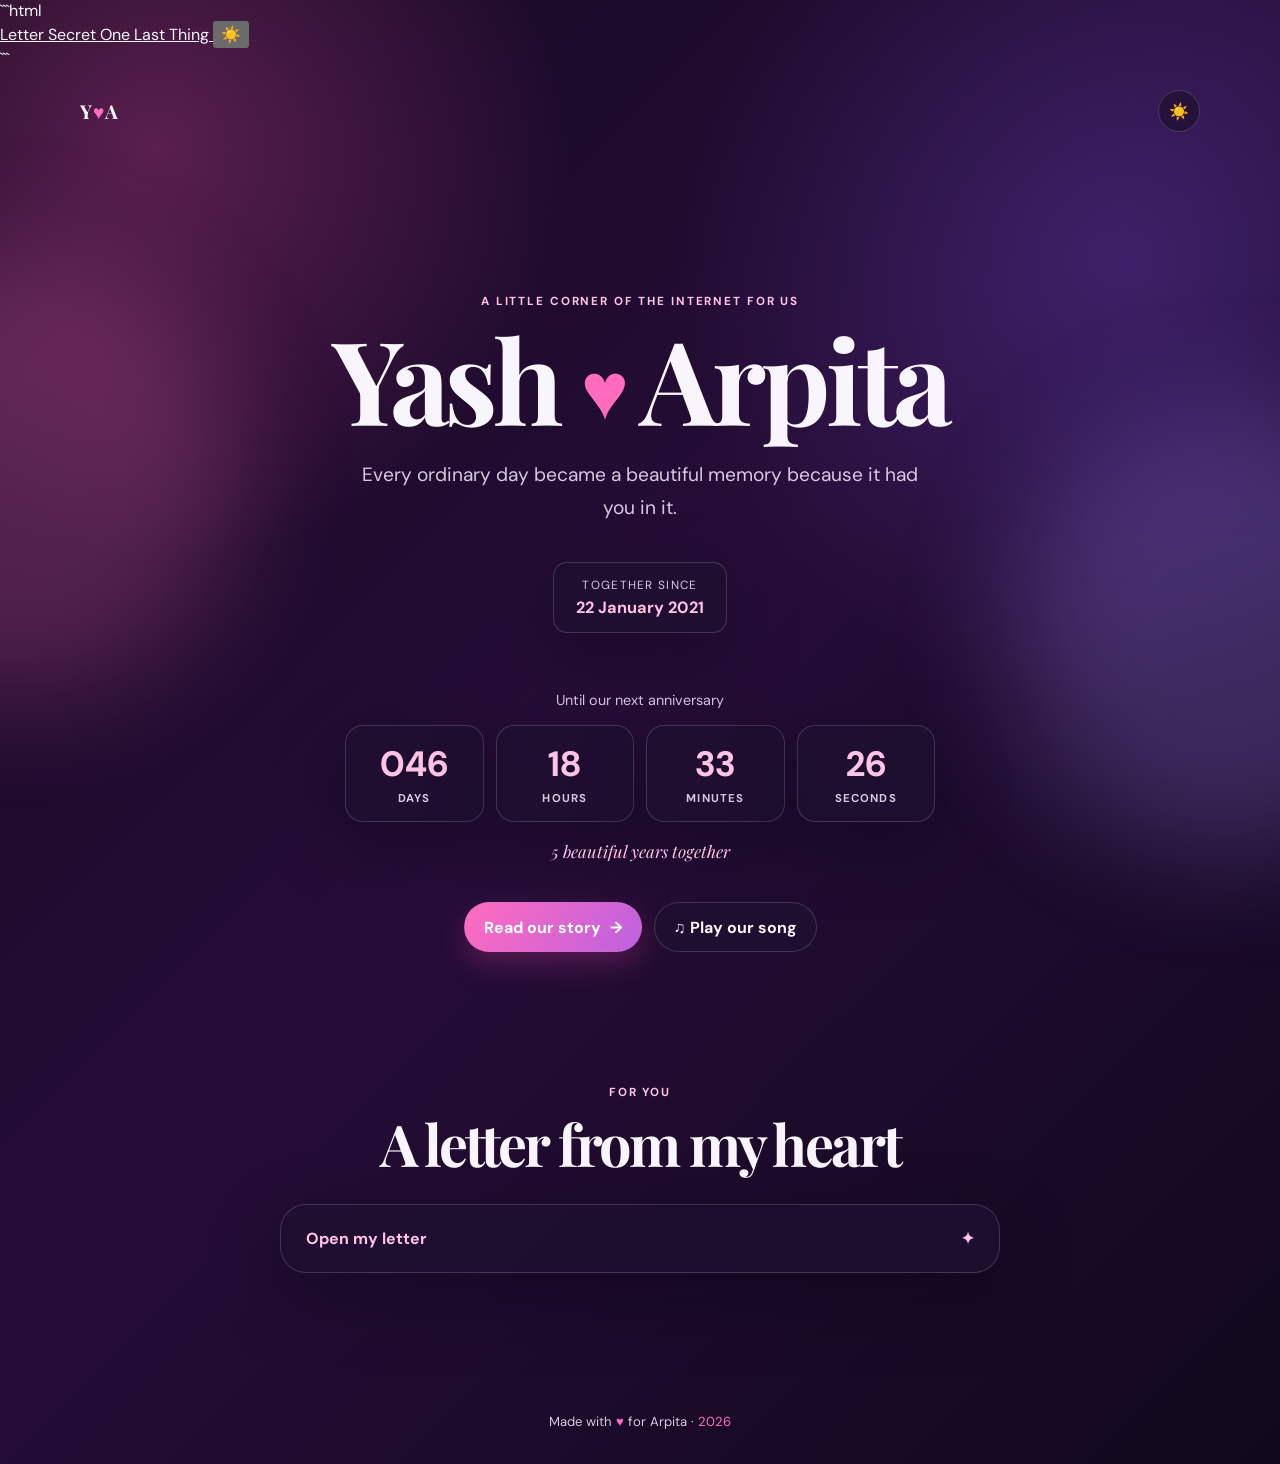
==== commit af073586: "Update index.html" ====
--- a/index.html
+++ b/index.html
@@ -11,6 +11,37 @@
   <link rel="stylesheet" href="style.css">
 </head>
 <body>
+  ```html
+<!-- =========================================
+     PREMIUM NAVIGATION LINKS
+========================================= -->
+
+<div class="yash-nav-links">
+
+  <a href="#letter" class="yash-nav-link">
+    Letter
+  </a>
+
+  <a href="#secrets" class="yash-nav-link">
+    Secret
+  </a>
+
+  <a href="#last-thing" class="yash-nav-link">
+    One Last Thing
+  </a>
+
+  <!-- Day / Night -->
+  <button
+    type="button"
+    class="yash-theme-button"
+    id="yashThemeButton"
+    aria-label="Toggle day and night mode"
+  >
+    ☀️
+  </button>
+
+</div>
+```
   <div class="intro" id="intro" aria-hidden="true">
     <p>Yash <span>&hearts;</span> Arpita</p>
   </div>
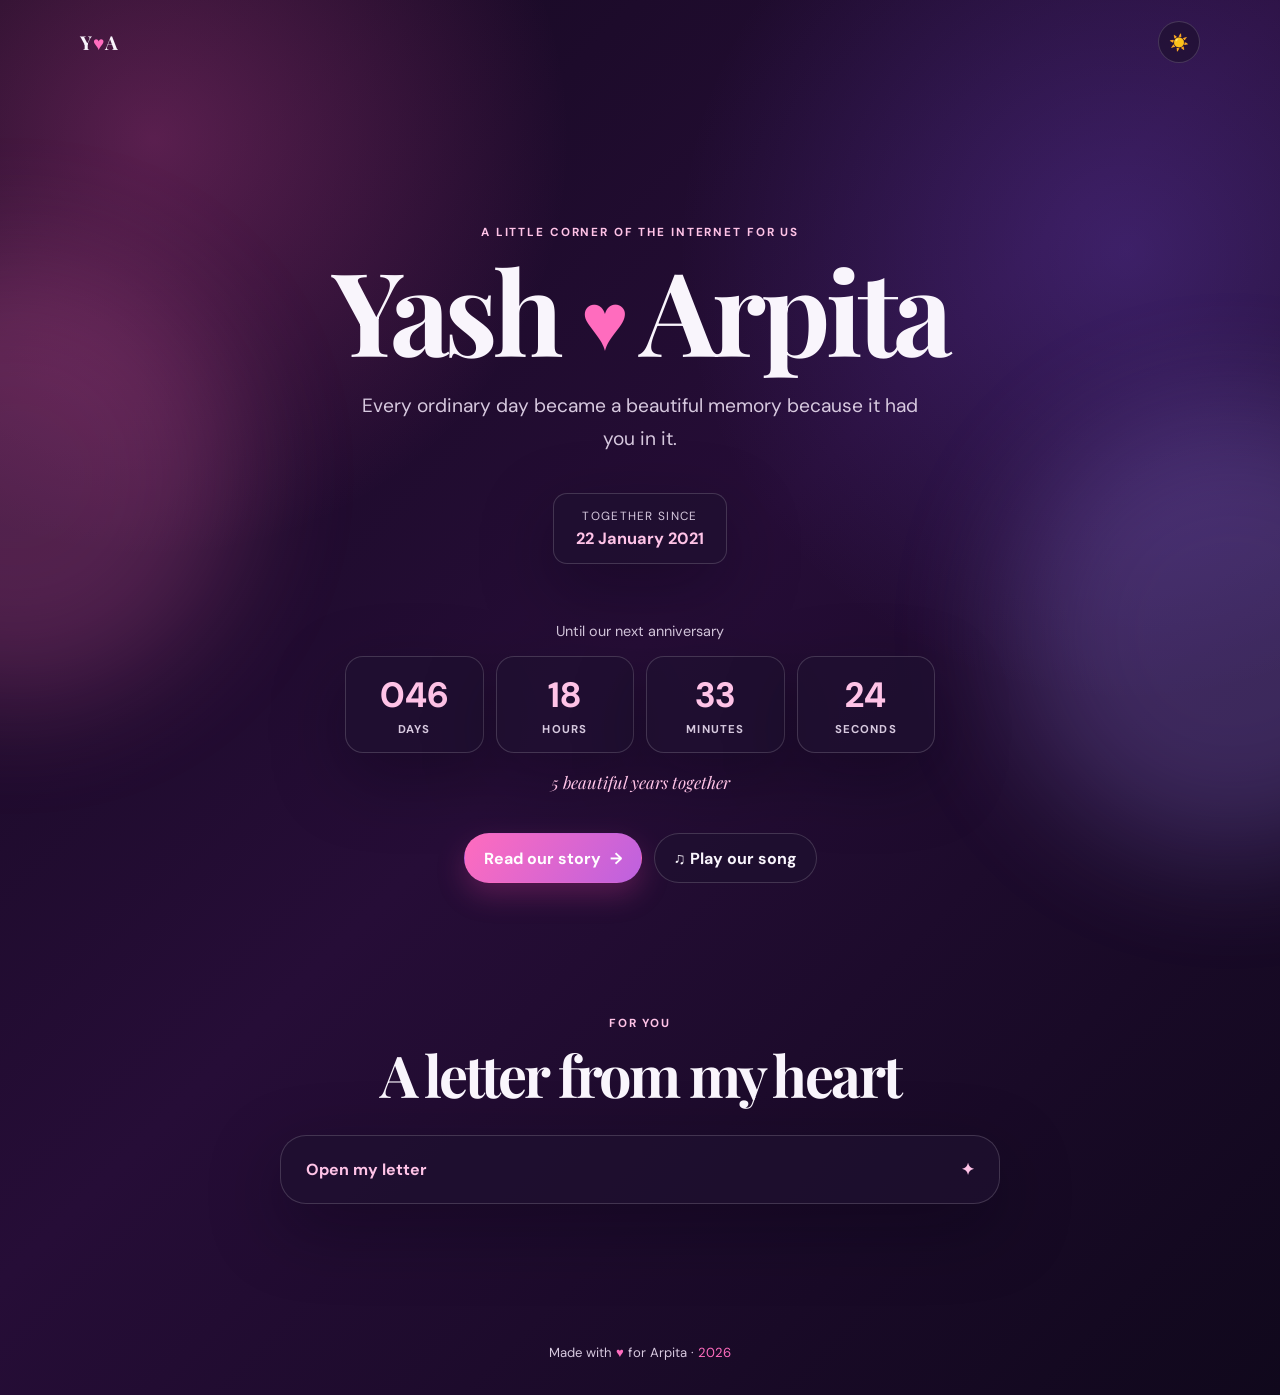
==== commit 64db8201: "Update index.html" ====
--- a/index.html
+++ b/index.html
@@ -11,37 +11,6 @@
   <link rel="stylesheet" href="style.css">
 </head>
 <body>
-  ```html
-<!-- =========================================
-     PREMIUM NAVIGATION LINKS
-========================================= -->
-
-<div class="yash-nav-links">
-
-  <a href="#letter" class="yash-nav-link">
-    Letter
-  </a>
-
-  <a href="#secrets" class="yash-nav-link">
-    Secret
-  </a>
-
-  <a href="#last-thing" class="yash-nav-link">
-    One Last Thing
-  </a>
-
-  <!-- Day / Night -->
-  <button
-    type="button"
-    class="yash-theme-button"
-    id="yashThemeButton"
-    aria-label="Toggle day and night mode"
-  >
-    ☀️
-  </button>
-
-</div>
-```
   <div class="intro" id="intro" aria-hidden="true">
     <p>Yash <span>&hearts;</span> Arpita</p>
   </div>
--- a/style.css
+++ b/style.css
@@ -233,7 +233,186 @@
   .gallery-section { margin-top: 92px; }
   .closing-message { margin-top: 94px; }
 }
-
+```css
+/* =========================================
+   YASH PREMIUM NAVIGATION
+   Uses YOUR existing website colors
+   ========================================= */
+
+.yash-nav-links {
+
+  display: flex;
+
+  align-items: center;
+
+  gap: 7px;
+
+  padding: 5px;
+
+  border: 1px solid
+    rgba(255,255,255,0.10);
+
+  border-radius: 999px;
+
+  background: rgba(255,255,255,0.025);
+
+  backdrop-filter: blur(12px);
+  -webkit-backdrop-filter: blur(12px);
+
+}
+
+
+/* Navigation links */
+
+.yash-nav-link {
+
+  display: inline-flex;
+
+  align-items: center;
+  justify-content: center;
+
+  min-height: 34px;
+
+  padding: 7px 13px;
+
+  border: 1px solid
+    transparent;
+
+  border-radius: 999px;
+
+  color: inherit;
+
+  text-decoration: none;
+
+  font-size: 0.72rem;
+
+  letter-spacing: 0.03em;
+
+  white-space: nowrap;
+
+  transition:
+    background 300ms ease,
+    border-color 300ms ease,
+    transform 300ms ease,
+    opacity 300ms ease;
+
+}
+
+
+.yash-nav-link:hover {
+
+  border-color:
+    rgba(255,255,255,0.12);
+
+  background:
+    rgba(255,255,255,0.06);
+
+  transform:
+    translateY(-1px);
+
+}
+
+
+/* Day / Night */
+
+.yash-theme-button {
+
+  width: 36px;
+
+  height: 36px;
+
+  flex: 0 0 36px;
+
+  display: grid;
+
+  place-items: center;
+
+  padding: 0;
+
+  border: 1px solid
+    rgba(255,255,255,0.12);
+
+  border-radius: 50%;
+
+  background:
+    rgba(255,255,255,0.04);
+
+  color: inherit;
+
+  cursor: pointer;
+
+  transition:
+    transform 400ms ease,
+    background 300ms ease,
+    border-color 300ms ease;
+
+}
+
+
+.yash-theme-button:hover {
+
+  transform:
+    rotate(18deg)
+    scale(1.04);
+
+  background:
+    rgba(255,255,255,0.08);
+
+}
+
+
+/* Mobile */
+
+@media (max-width: 700px) {
+
+  .yash-nav-links {
+
+    gap: 3px;
+
+    padding: 4px;
+
+  }
+
+
+  .yash-nav-link {
+
+    padding:
+      6px 8px;
+
+    font-size:
+      0.62rem;
+
+  }
+
+
+  .yash-theme-button {
+
+    width: 32px;
+    height: 32px;
+
+    flex-basis: 32px;
+
+    font-size: 0.85rem;
+
+  }
+
+}
+
+
+@media (max-width: 460px) {
+
+  .yash-nav-link {
+
+    padding:
+      5px 6px;
+
+    font-size:
+      0.56rem;
+
+  }
+
+}
+```
 @media (prefers-reduced-motion: reduce) {
   *, *::before, *::after { scroll-behavior: auto !important; animation-duration: 0.01ms !important; transition-duration: 0.01ms !important; }
 }
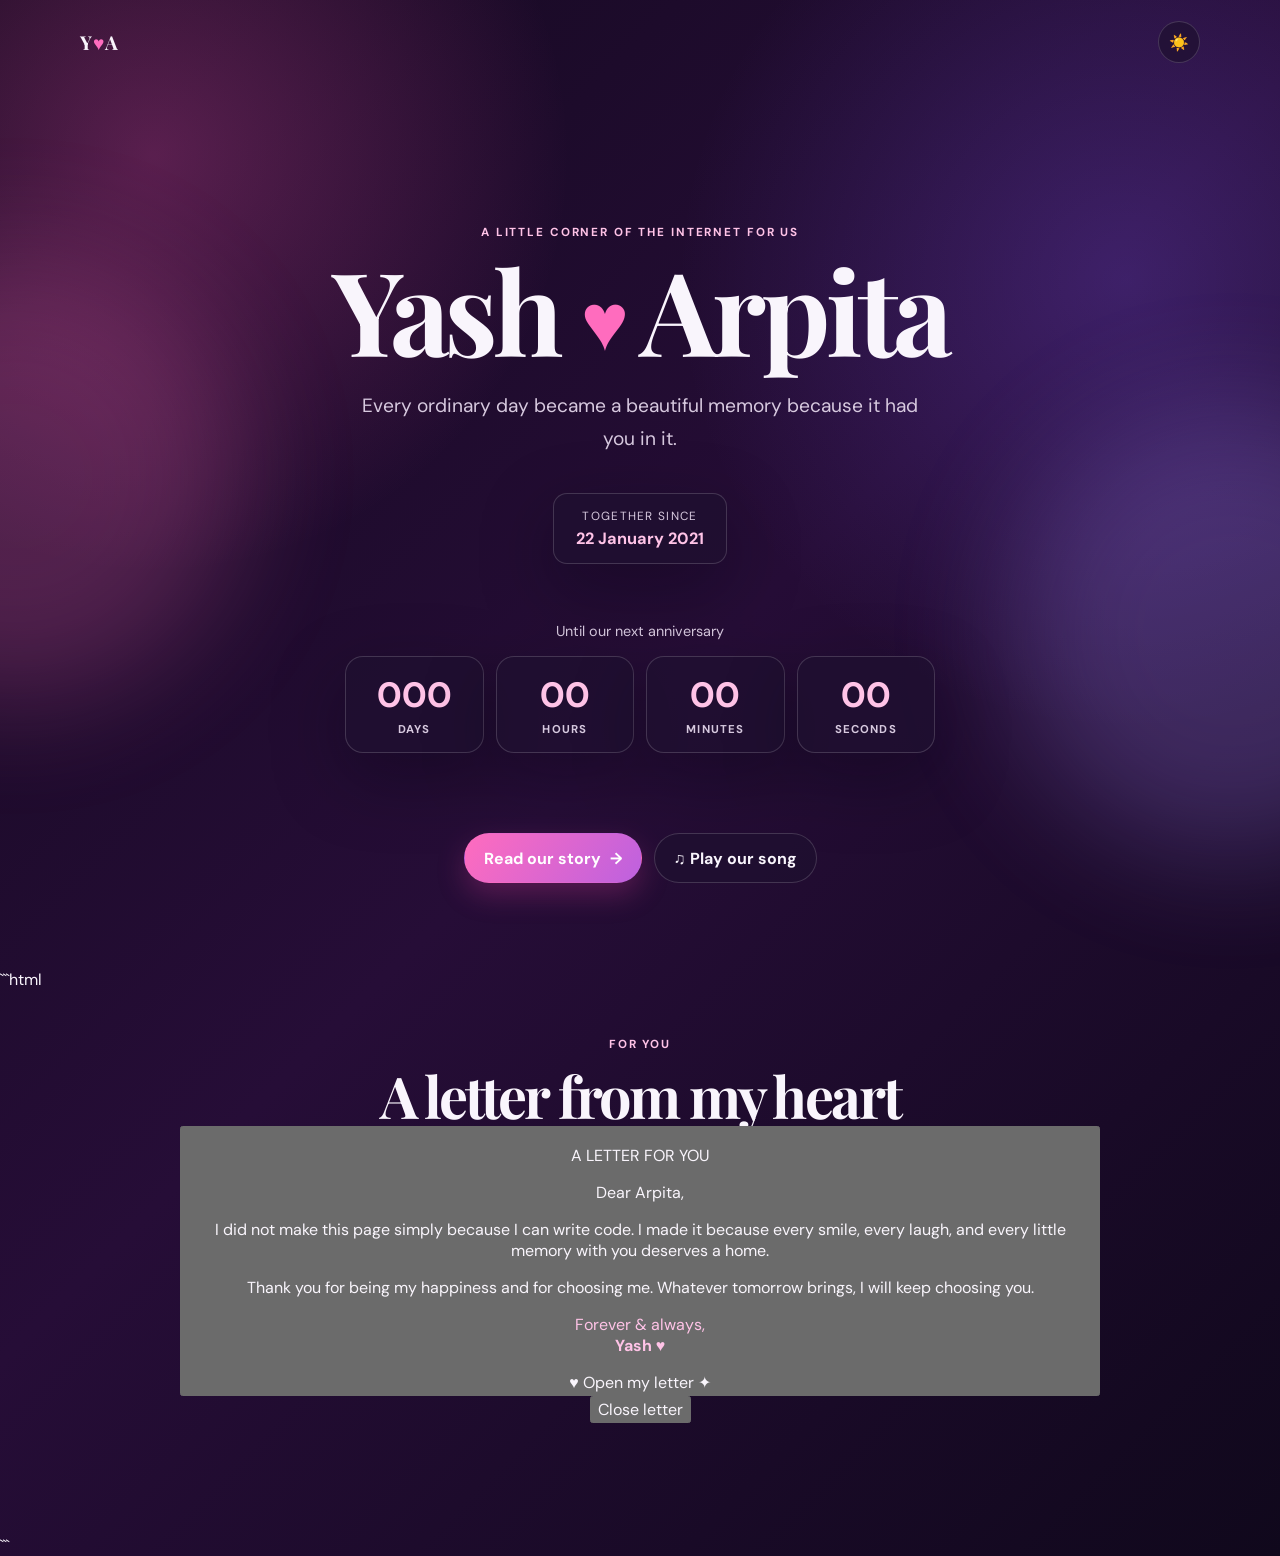
==== commit 9c69ff23: "Update index.html" ====
--- a/index.html
+++ b/index.html
@@ -47,28 +47,90 @@
         <button class="button button-quiet" id="musicButton" type="button" aria-pressed="false">♫ Play our song</button>
       </div>
     </section>
+    ```html
+<section class="letter-section section-shell" aria-labelledby="letterTitle">
 
-    <section class="letter-section section-shell" aria-labelledby="letterTitle">
-      <p class="eyebrow">For you</p>
-      <h2 id="letterTitle">A letter from my heart</h2>
-      <details class="letter-card">
-        <summary>Open my letter <span aria-hidden="true">✦</span></summary>
-        <div class="letter-content">
+  <p class="eyebrow">For you</p>
+
+  <h2 id="letterTitle">
+    A letter from my heart
+  </h2>
+
+  <div class="envelope-area">
+
+    <button
+      class="love-envelope"
+      id="loveEnvelope"
+      type="button"
+      aria-label="Open my letter"
+      aria-expanded="false"
+    >
+
+      <!-- Letter paper -->
+      <div class="envelope-paper">
+
+        <div class="envelope-paper-content">
+
+          <p class="letter-small">
+            A LETTER FOR YOU
+          </p>
+
           <p>Dear Arpita,</p>
-          <p>I did not make this page simply because I can write code. I made it because every smile, every laugh, and every little memory with you deserves a home.</p>
-          <p>Thank you for being my happiness and for choosing me. Whatever tomorrow brings, I will keep choosing you.</p>
-          <p class="signature">Forever &amp; always,<br><strong>Yash</strong></p>
+
+          <p>
+            I did not make this page simply because
+            I can write code. I made it because every
+            smile, every laugh, and every little memory
+            with you deserves a home.
+          </p>
+
+          <p>
+            Thank you for being my happiness and for
+            choosing me. Whatever tomorrow brings,
+            I will keep choosing you.
+          </p>
+
+          <p class="signature">
+            Forever &amp; always,<br>
+            <strong>Yash ♥</strong>
+          </p>
+
         </div>
-      </details>
-    </section>
-  </main>
 
-  <footer class="site-footer">Made with <span aria-label="love">&hearts;</span> for Arpita · <span id="currentYear"></span></footer>
+      </div>
 
-  <audio id="bgMusic" loop preload="metadata">
-    <source src="song.mp3" type="audio/mpeg">
-    Your browser does not support audio playback.
-  </audio>
-  <script src="script.js" defer></script>
-</body>
-</html>
+
+      <!-- Envelope -->
+      <div class="envelope-front">
+
+        <div class="envelope-flap"></div>
+
+        <div class="envelope-fold envelope-fold-left"></div>
+
+        <div class="envelope-fold envelope-fold-right"></div>
+
+        <div class="envelope-fold envelope-fold-bottom"></div>
+
+        <span class="envelope-heart">♥</span>
+
+        <span class="envelope-label">
+          Open my letter <span>✦</span>
+        </span>
+
+      </div>
+
+    </button>
+
+
+    <button
+      class="envelope-close"
+      id="envelopeClose"
+      type="button"
+    >
+      Close letter
+    </button>
+
+  </div>
+
+</section>
+```
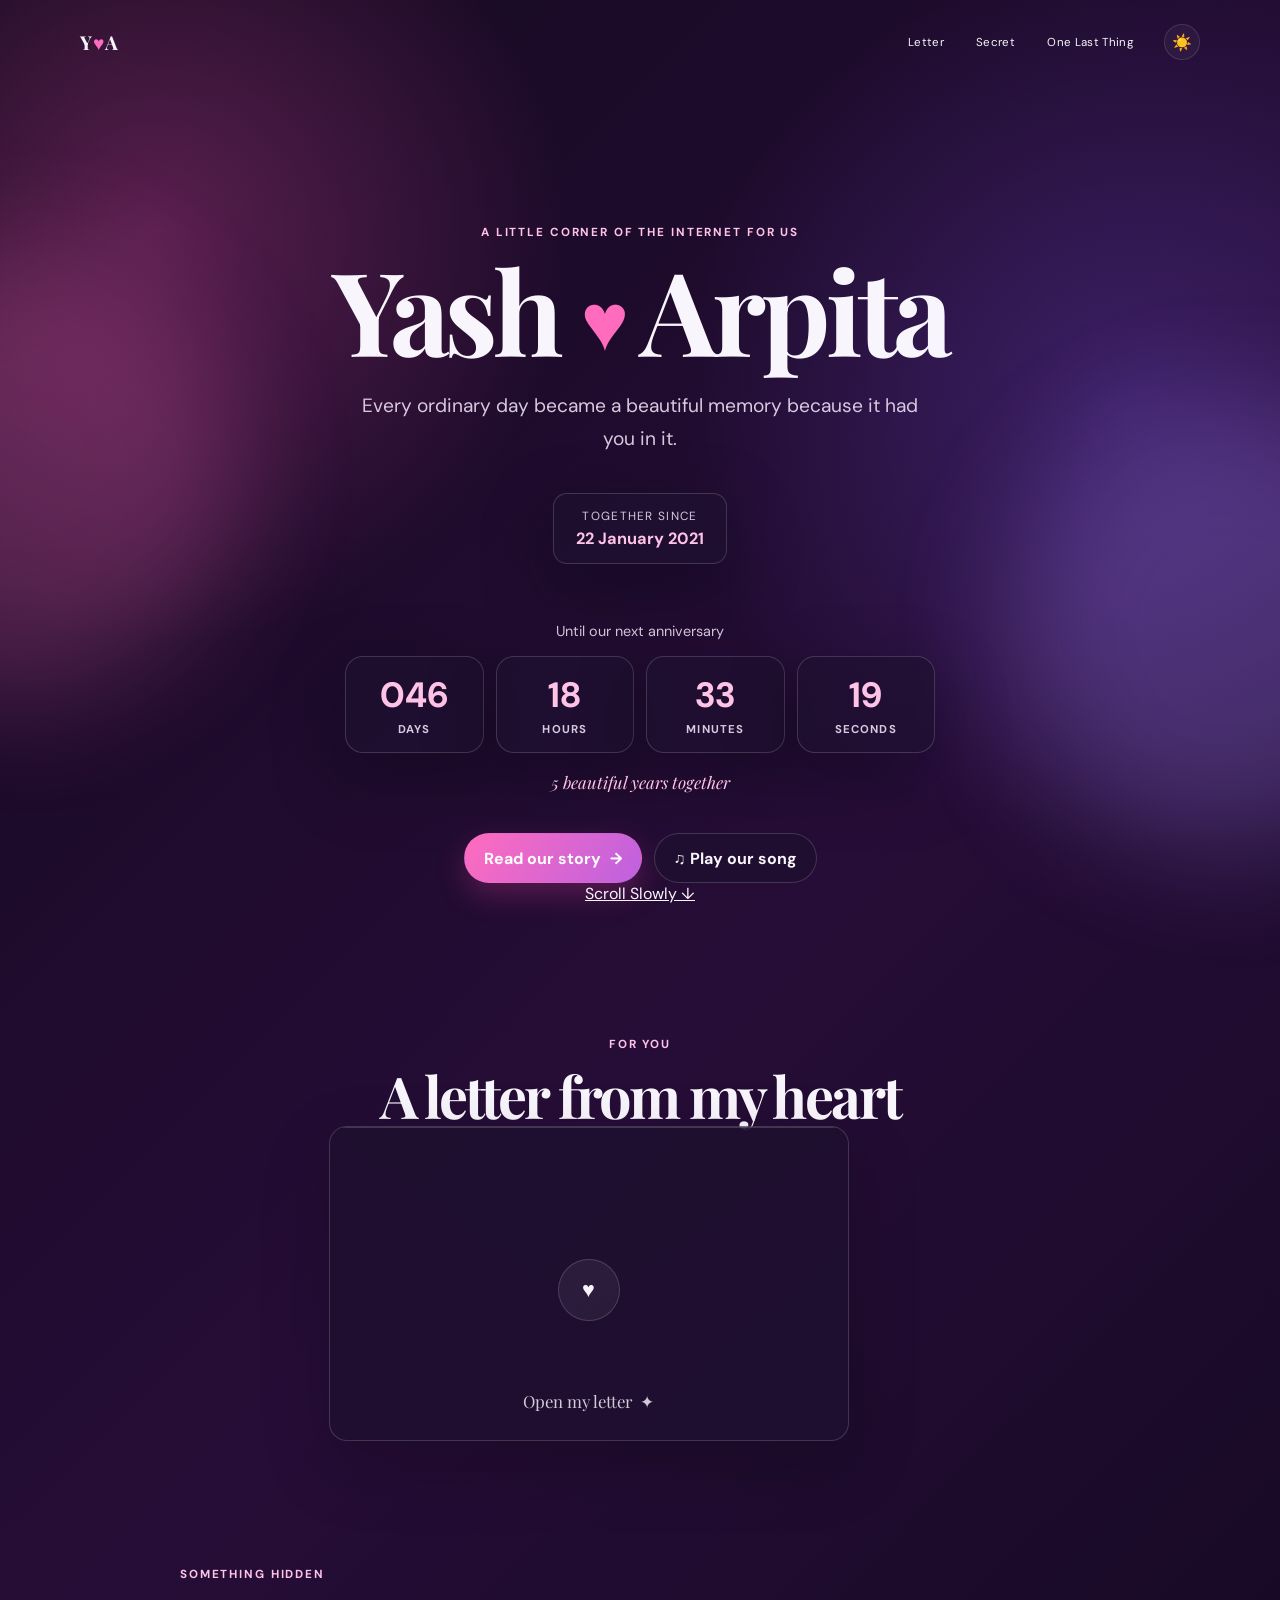
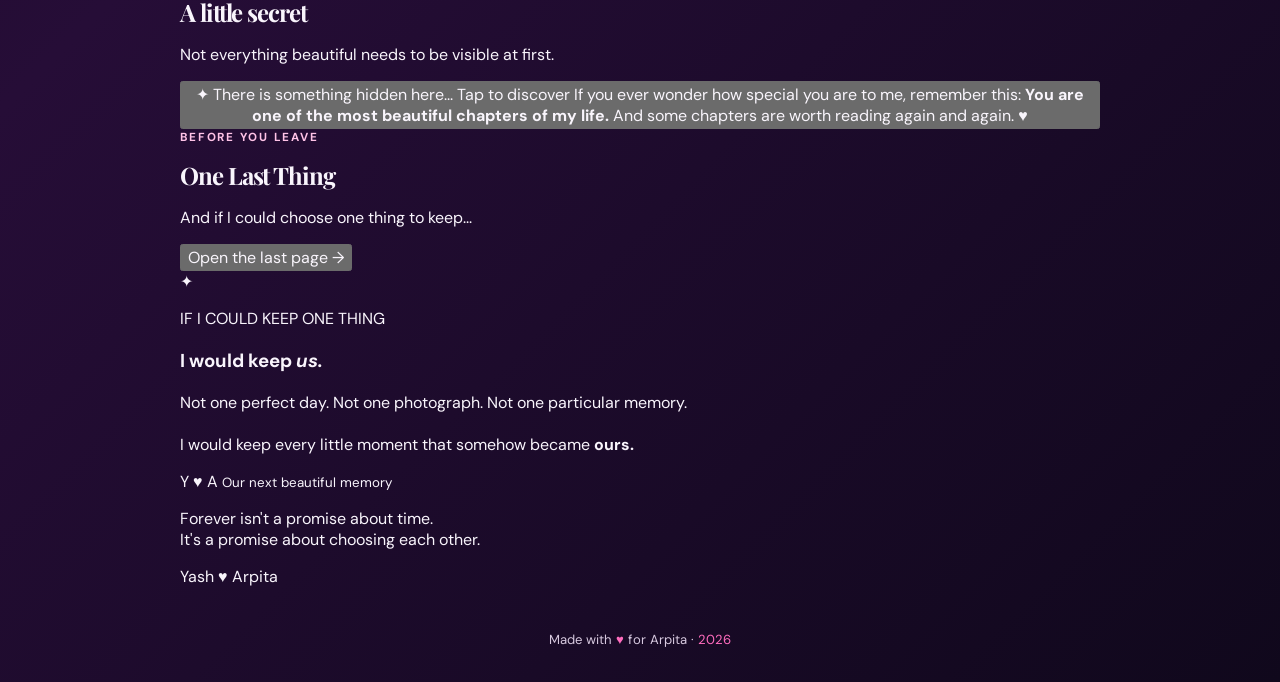
==== commit 10338dc5: "Update index.html" ====
--- a/index.html
+++ b/index.html
@@ -3,134 +3,595 @@
 <head>
   <meta charset="utf-8">
   <meta name="viewport" content="width=device-width, initial-scale=1">
-  <meta name="description" content="A small love story for Arpita.">
+
+  <meta
+    name="description"
+    content="A small love story for Arpita."
+  >
+
   <title>Yash &hearts; Arpita</title>
+
   <link rel="preconnect" href="https://fonts.googleapis.com">
   <link rel="preconnect" href="https://fonts.gstatic.com" crossorigin>
-  <link href="https://fonts.googleapis.com/css2?family=DM+Sans:wght@400;500;600;700&family=Playfair+Display:ital,wght@0,600;0,700;1,600&display=swap" rel="stylesheet">
+
+  <link
+    href="https://fonts.googleapis.com/css2?family=DM+Sans:wght@400;500;600;700&family=Playfair+Display:ital,wght@0,600;0,700;1,600&display=swap"
+    rel="stylesheet"
+  >
+
   <link rel="stylesheet" href="style.css">
 </head>
+
 <body>
+
+  <!-- =========================================
+       INTRO
+  ========================================== -->
+
   <div class="intro" id="intro" aria-hidden="true">
-    <p>Yash <span>&hearts;</span> Arpita</p>
+    <p>
+      Yash <span>&hearts;</span> Arpita
+    </p>
   </div>
 
+
+  <!-- =========================================
+       HEADER
+  ========================================== -->
+
   <header class="site-header">
-    <a class="brand" href="index.html" aria-label="Home">Y<span>&hearts;</span>A</a>
-    <button class="icon-button" id="themeButton" type="button" aria-label="Switch colour theme" title="Switch colour theme">☀️</button>
+
+    <a
+      class="brand"
+      href="index.html"
+      aria-label="Home"
+    >
+      Y<span>&hearts;</span>A
+    </a>
+
+
+    <div class="header-actions">
+
+      <nav
+        class="yash-nav-links"
+        aria-label="Main navigation"
+      >
+
+        <a
+          class="yash-nav-link"
+          href="#letter"
+        >
+          Letter
+        </a>
+
+        <a
+          class="yash-nav-link"
+          href="#secret"
+        >
+          Secret
+        </a>
+
+        <a
+          class="yash-nav-link"
+          href="#lastThing"
+        >
+          One Last Thing
+        </a>
+
+      </nav>
+
+
+      <button
+        class="icon-button yash-theme-button"
+        id="themeButton"
+        type="button"
+        aria-label="Switch colour theme"
+        title="Switch colour theme"
+      >
+        ☀️
+      </button>
+
+    </div>
+
   </header>
 
+
+  <!-- =========================================
+       MAIN
+  ========================================== -->
+
   <main>
+
+
+    <!-- =======================================
+         HERO
+    ======================================== -->
+
     <section class="hero section-shell">
-      <p class="eyebrow">A little corner of the internet for us</p>
-      <h1>Yash <span>&hearts;</span> Arpita</h1>
-      <p class="hero-copy">Every ordinary day became a beautiful memory because it had you in it.</p>
+
+      <p class="eyebrow">
+        A little corner of the internet for us
+      </p>
+
+      <h1>
+        Yash <span>&hearts;</span> Arpita
+      </h1>
+
+      <p class="hero-copy">
+        Every ordinary day became a beautiful memory
+        because it had you in it.
+      </p>
+
 
       <div class="since-card">
-        <span>Together since</span>
-        <strong>22 January 2021</strong>
+
+        <span>
+          Together since
+        </span>
+
+        <strong>
+          22 January 2021
+        </strong>
+
       </div>
 
-      <section class="countdown-section" aria-labelledby="countdownTitle">
-        <p id="countdownTitle">Until our next anniversary</p>
-        <div class="countdown" aria-live="polite">
-          <div><strong id="days">000</strong><span>Days</span></div>
-          <div><strong id="hours">00</strong><span>Hours</span></div>
-          <div><strong id="minutes">00</strong><span>Minutes</span></div>
-          <div><strong id="seconds">00</strong><span>Seconds</span></div>
+
+      <!-- COUNTDOWN -->
+
+      <section
+        class="countdown-section"
+        aria-labelledby="countdownTitle"
+      >
+
+        <p id="countdownTitle">
+          Until our next anniversary
+        </p>
+
+
+        <div
+          class="countdown"
+          aria-live="polite"
+        >
+
+          <div>
+            <strong id="days">000</strong>
+            <span>Days</span>
+          </div>
+
+          <div>
+            <strong id="hours">00</strong>
+            <span>Hours</span>
+          </div>
+
+          <div>
+            <strong id="minutes">00</strong>
+            <span>Minutes</span>
+          </div>
+
+          <div>
+            <strong id="seconds">00</strong>
+            <span>Seconds</span>
+          </div>
+
         </div>
-        <p class="years-together" id="yearsTogether"></p>
+
+
+        <p
+          class="years-together"
+          id="yearsTogether"
+        ></p>
+
       </section>
 
+
+      <!-- HERO BUTTONS -->
+
       <div class="hero-actions">
-        <a class="button button-primary" href="story.html">Read our story <span aria-hidden="true">→</span></a>
-        <button class="button button-quiet" id="musicButton" type="button" aria-pressed="false">♫ Play our song</button>
+
+        <a
+          class="button button-primary"
+          href="story.html"
+        >
+          Read our story
+          <span aria-hidden="true">→</span>
+        </a>
+
+
+        <button
+          class="button button-quiet"
+          id="musicButton"
+          type="button"
+          aria-pressed="false"
+        >
+          ♫ Play our song
+        </button>
+
       </div>
+
+
+      <!-- SCROLL SLOWLY -->
+
+      <a
+        class="scroll-slowly"
+        href="#letter"
+        aria-label="Scroll slowly to the letter"
+      >
+
+        <span class="scroll-text">
+          Scroll Slowly
+        </span>
+
+        <span class="scroll-line"></span>
+
+        <span class="scroll-arrow">
+          ↓
+        </span>
+
+      </a>
+
     </section>
-    ```html
-<section class="letter-section section-shell" aria-labelledby="letterTitle">
-
-  <p class="eyebrow">For you</p>
-
-  <h2 id="letterTitle">
-    A letter from my heart
-  </h2>
-
-  <div class="envelope-area">
-
-    <button
-      class="love-envelope"
-      id="loveEnvelope"
-      type="button"
-      aria-label="Open my letter"
-      aria-expanded="false"
+
+
+
+    <!-- =======================================
+         LETTER
+    ======================================== -->
+
+    <section
+      class="letter-section section-shell"
+      id="letter"
+      aria-labelledby="letterTitle"
     >
 
-      <!-- Letter paper -->
-      <div class="envelope-paper">
-
-        <div class="envelope-paper-content">
-
-          <p class="letter-small">
-            A LETTER FOR YOU
+      <p class="eyebrow">
+        For you
+      </p>
+
+      <h2 id="letterTitle">
+        A letter from my heart
+      </h2>
+
+
+      <div class="envelope-area">
+
+
+        <!-- ENVELOPE -->
+
+        <button
+          class="love-envelope"
+          id="loveEnvelope"
+          type="button"
+          aria-label="Open my letter"
+          aria-expanded="false"
+        >
+
+
+          <!-- PAPER -->
+
+          <div class="envelope-paper">
+
+            <div class="envelope-paper-content">
+
+              <p class="letter-small">
+                A LETTER FOR YOU
+              </p>
+
+              <p>
+                Dear Arpita,
+              </p>
+
+              <p>
+                There are some people who enter your life
+                quietly, and somehow become the most
+                beautiful part of it.
+              </p>
+
+              <p>
+                I did not make this page simply because
+                I can write code. I made it because every
+                smile, every laugh, and every little memory
+                with you deserves a home.
+              </p>
+
+              <p>
+                Thank you for being my happiness and for
+                choosing me. Whatever tomorrow brings,
+                I will keep choosing you.
+              </p>
+
+              <p class="signature">
+                Forever &amp; always,<br>
+                <strong>Yash &hearts;</strong>
+              </p>
+
+            </div>
+
+          </div>
+
+
+          <!-- ENVELOPE FRONT -->
+
+          <div class="envelope-front">
+
+            <div class="envelope-flap"></div>
+
+            <div
+              class="envelope-fold envelope-fold-left"
+            ></div>
+
+            <div
+              class="envelope-fold envelope-fold-right"
+            ></div>
+
+            <div
+              class="envelope-fold envelope-fold-bottom"
+            ></div>
+
+
+            <span class="envelope-heart">
+              &hearts;
+            </span>
+
+
+            <span class="envelope-label">
+              Open my letter
+              <span>✦</span>
+            </span>
+
+          </div>
+
+        </button>
+
+
+        <button
+          class="envelope-close"
+          id="envelopeClose"
+          type="button"
+        >
+          Close letter
+        </button>
+
+      </div>
+
+    </section>
+
+
+
+    <!-- =======================================
+         SECRET SECTION
+    ======================================== -->
+
+    <section
+      class="secret-section section-shell"
+      id="secret"
+      aria-labelledby="secretTitle"
+    >
+
+      <p class="eyebrow">
+        Something hidden
+      </p>
+
+      <h2 id="secretTitle">
+        A little secret
+      </h2>
+
+      <p class="secret-intro">
+        Not everything beautiful needs to be
+        visible at first.
+      </p>
+
+
+      <button
+        class="secret-card"
+        id="secretCard"
+        type="button"
+        aria-expanded="false"
+      >
+
+        <span class="secret-symbol">
+          ✦
+        </span>
+
+        <span class="secret-question">
+          There is something hidden here...
+        </span>
+
+        <span class="secret-hint">
+          Tap to discover
+        </span>
+
+
+        <span
+          class="secret-message"
+          id="secretMessage"
+        >
+          If you ever wonder how special you are
+          to me, remember this:
+
+          <strong>
+            You are one of the most beautiful
+            chapters of my life.
+          </strong>
+
+          And some chapters are worth reading
+          again and again. &hearts;
+        </span>
+
+      </button>
+
+    </section>
+
+
+
+    <!-- =======================================
+         ONE LAST THING
+    ======================================== -->
+
+    <section
+      class="last-thing-section section-shell"
+      id="lastThing"
+      aria-labelledby="lastThingTitle"
+    >
+
+      <p class="eyebrow">
+        Before you leave
+      </p>
+
+      <h2 id="lastThingTitle">
+        One Last Thing
+      </h2>
+
+      <p class="last-thing-intro">
+        And if I could choose one thing to keep...
+      </p>
+
+
+      <button
+        class="last-page-button"
+        id="lastThingButton"
+        type="button"
+        aria-expanded="false"
+      >
+
+        <span>
+          Open the last page
+        </span>
+
+        <span class="last-page-arrow">
+          →
+        </span>
+
+      </button>
+
+
+      <!-- FINAL REVEAL -->
+
+      <div
+        class="final-reveal"
+        id="finalReveal"
+        aria-hidden="true"
+      >
+
+        <div class="final-reveal-inner">
+
+          <span class="final-sparkle">
+            ✦
+          </span>
+
+          <p class="final-small">
+            IF I COULD KEEP ONE THING
           </p>
 
-          <p>Dear Arpita,</p>
-
-          <p>
-            I did not make this page simply because
-            I can write code. I made it because every
-            smile, every laugh, and every little memory
-            with you deserves a home.
+          <h3>
+            I would keep
+            <em>us.</em>
+          </h3>
+
+          <p class="final-message">
+            Not one perfect day.
+            Not one photograph.
+            Not one particular memory.
+
+            <br><br>
+
+            I would keep every little moment
+            that somehow became
+            <strong>ours.</strong>
           </p>
 
-          <p>
-            Thank you for being my happiness and for
-            choosing me. Whatever tomorrow brings,
-            I will keep choosing you.
+
+          <!-- PHOTO AREA -->
+
+          <div class="final-photo-wrap">
+
+            <div class="final-photo-placeholder">
+
+              <span>
+                Y &hearts; A
+              </span>
+
+              <small>
+                Our next beautiful memory
+              </small>
+
+            </div>
+
+            <!--
+              OPTIONAL:
+              Agar final photo add karni ho,
+              neeche wali image uncomment karo
+              aur final-photo.jpg upload karo.
+
+              <img
+                src="final-photo.jpg"
+                alt="Yash and Arpita"
+                class="final-photo"
+              >
+            -->
+
+          </div>
+
+
+          <p class="final-signature">
+            Forever isn't a promise about time.
+            <br>
+            It's a promise about choosing each other.
           </p>
 
-          <p class="signature">
-            Forever &amp; always,<br>
-            <strong>Yash ♥</strong>
+          <p class="final-heart">
+            Yash &hearts; Arpita
           </p>
 
         </div>
 
       </div>
 
-
-      <!-- Envelope -->
-      <div class="envelope-front">
-
-        <div class="envelope-flap"></div>
-
-        <div class="envelope-fold envelope-fold-left"></div>
-
-        <div class="envelope-fold envelope-fold-right"></div>
-
-        <div class="envelope-fold envelope-fold-bottom"></div>
-
-        <span class="envelope-heart">♥</span>
-
-        <span class="envelope-label">
-          Open my letter <span>✦</span>
-        </span>
-
-      </div>
-
-    </button>
-
-
-    <button
-      class="envelope-close"
-      id="envelopeClose"
-      type="button"
+    </section>
+
+  </main>
+
+
+
+  <!-- =========================================
+       FOOTER
+  ========================================== -->
+
+  <footer class="site-footer">
+
+    Made with
+    <span aria-label="love">&hearts;</span>
+    for Arpita
+    ·
+    <span id="currentYear"></span>
+
+  </footer>
+
+
+
+  <!-- =========================================
+       MUSIC
+  ========================================== -->
+
+  <audio
+    id="bgMusic"
+    loop
+    preload="metadata"
+  >
+
+    <source
+      src="song.mp3"
+      type="audio/mpeg"
     >
-      Close letter
-    </button>
-
-  </div>
-
-</section>
-```
+
+    Your browser does not support audio playback.
+
+  </audio>
+
+
+  <script
+    src="script.js"
+    defer
+  ></script>
+
+</body>
+</html>
--- a/style.css
+++ b/style.css
@@ -412,7 +412,527 @@
   }
 
 }
+```css
+/* ==========================================
+   PREMIUM INTERACTIVE LOVE LETTER
+   YASH & ARPITA
+========================================== */
+
+.envelope-area {
+  width: min(100%, 760px);
+  margin: 48px auto 0;
+
+  min-height: 430px;
+
+  display: flex;
+  flex-direction: column;
+  align-items: center;
+  justify-content: center;
+
+  perspective: 1200px;
+}
+
+
+/* ==========================================
+   ENVELOPE
+========================================== */
+
+.love-envelope {
+  position: relative;
+
+  width: min(88vw, 520px);
+  height: 315px;
+
+  padding: 0;
+
+  border: 0;
+  background: transparent;
+
+  color: inherit;
+
+  cursor: pointer;
+
+  transform-style: preserve-3d;
+
+  transition:
+    transform 0.6s cubic-bezier(.2,.75,.2,1);
+}
+
+
+.love-envelope:hover {
+  transform: translateY(-7px);
+}
+
+
+/* ==========================================
+   ENVELOPE FRONT
+========================================== */
+
+.envelope-front {
+  position: absolute;
+  inset: 0;
+
+  z-index: 5;
+
+  overflow: hidden;
+
+  border:
+    1px solid var(--line, rgba(255,255,255,.14));
+
+  border-radius: 18px;
+
+  background:
+    var(--surface, rgba(255,255,255,.055));
+
+  box-shadow:
+    0 25px 70px rgba(0,0,0,.20);
+}
+
+
+/* ==========================================
+   FLAP
+========================================== */
+
+.envelope-flap {
+  position: absolute;
+
+  z-index: 8;
+
+  top: 0;
+  left: 0;
+
+  width: 100%;
+  height: 58%;
+
+  transform-origin: top center;
+
+  clip-path:
+    polygon(
+      0 0,
+      100% 0,
+      50% 100%
+    );
+
+  background:
+    var(--surface, rgba(255,255,255,.075));
+
+  border-top:
+    1px solid
+    var(--line, rgba(255,255,255,.10));
+
+  transition:
+    transform .9s cubic-bezier(.2,.7,.2,1);
+}
+
+
+/* ==========================================
+   ENVELOPE FOLDS
+========================================== */
+
+.envelope-fold {
+  position: absolute;
+
+  z-index: 6;
+
+  inset: 0;
+
+  pointer-events: none;
+
+  opacity: .55;
+}
+
+
+.envelope-fold-left {
+  clip-path:
+    polygon(
+      0 0,
+      50% 50%,
+      0 100%
+    );
+
+  border-right:
+    1px solid
+    var(--line, rgba(255,255,255,.10));
+}
+
+
+.envelope-fold-right {
+  clip-path:
+    polygon(
+      100% 0,
+      50% 50%,
+      100% 100%
+    );
+
+  border-left:
+    1px solid
+    var(--line, rgba(255,255,255,.10));
+}
+
+
+.envelope-fold-bottom {
+  clip-path:
+    polygon(
+      0 100%,
+      50% 50%,
+      100% 100%
+    );
+
+  border-top:
+    1px solid
+    var(--line, rgba(255,255,255,.10));
+}
+
+
+/* ==========================================
+   HEART
+========================================== */
+
+.envelope-heart {
+
+  position: absolute;
+
+  z-index: 10;
+
+  left: 50%;
+  top: 52%;
+
+  width: 62px;
+  height: 62px;
+
+  display: grid;
+  place-items: center;
+
+  transform:
+    translate(-50%, -50%);
+
+  border:
+    1px solid
+    var(--line, rgba(255,255,255,.14));
+
+  border-radius: 50%;
+
+  background:
+    rgba(255,255,255,.055);
+
+  font-size: 1.35rem;
+
+  transition:
+    opacity .35s ease,
+    transform .45s ease;
+}
+
+
+/* ==========================================
+   LABEL
+========================================== */
+
+.envelope-label {
+
+  position: absolute;
+
+  z-index: 10;
+
+  left: 0;
+  bottom: 28px;
+
+  width: 100%;
+
+  text-align: center;
+
+  font-family:
+    "Playfair Display",
+    Georgia,
+    serif;
+
+  font-size: 1.05rem;
+
+  opacity: .82;
+
+  transition:
+    opacity .35s ease;
+}
+
+
+.envelope-label span {
+  margin-left: 4px;
+}
+
+
+/* ==========================================
+   LETTER PAPER
+========================================== */
+
+.envelope-paper {
+
+  position: absolute;
+
+  z-index: 3;
+
+  left: 50%;
+  top: 50%;
+
+  width: 89%;
+
+  min-height: 365px;
+
+  padding: 34px;
+
+  transform:
+    translate(-50%, -30%)
+    scale(.72);
+
+  opacity: 0;
+
+  pointer-events: none;
+
+  color:
+    #28231f;
+
+  background:
+    #f7f1e8;
+
+  border-radius: 7px;
+
+  box-shadow:
+    0 30px 80px rgba(0,0,0,.30);
+
+  transition:
+    transform .9s cubic-bezier(.2,.75,.2,1),
+    opacity .55s ease;
+}
+
+
+/* Letter content */
+
+.envelope-paper-content {
+
+  text-align: left;
+
+  font-family:
+    "Playfair Display",
+    Georgia,
+    serif;
+
+  line-height: 1.65;
+}
+
+
+.envelope-paper-content p {
+  margin:
+    0 0 14px;
+}
+
+
+.letter-small {
+
+  font-family:
+    "DM Sans",
+    sans-serif;
+
+  font-size:
+    .58rem;
+
+  letter-spacing:
+    .22em;
+
+  text-transform:
+    uppercase;
+
+  opacity:
+    .52;
+}
+
+
+.envelope-paper-content
+.signature {
+
+  margin-top:
+    25px;
+
+  text-align:
+    right;
+
+}
+
+
+/* ==========================================
+   OPEN STATE
+========================================== */
+
+.love-envelope.open {
+
+  transform:
+    translateY(0);
+}
+
+
+.love-envelope.open
+.envelope-flap {
+
+  transform:
+    rotateX(180deg);
+}
+
+
+.love-envelope.open
+.envelope-heart {
+
+  opacity: 0;
+
+  transform:
+    translate(-50%, -50%)
+    scale(.5);
+}
+
+
+.love-envelope.open
+.envelope-label {
+
+  opacity: 0;
+}
+
+
+.love-envelope.open
+.envelope-paper {
+
+  opacity: 1;
+
+  transform:
+    translate(-50%, -50%)
+    scale(1);
+
+  pointer-events: auto;
+}
+
+
+/* ==========================================
+   CLOSE BUTTON
+========================================== */
+
+.envelope-close {
+
+  margin-top:
+    18px;
+
+  padding:
+    8px 16px;
+
+  border:
+    1px solid
+    var(--line, rgba(255,255,255,.12));
+
+  border-radius:
+    999px;
+
+  background:
+    transparent;
+
+  color:
+    inherit;
+
+  font-family:
+    "DM Sans",
+    sans-serif;
+
+  font-size:
+    .72rem;
+
+  cursor:
+    pointer;
+
+  opacity:
+    0;
+
+  pointer-events:
+    none;
+
+  transform:
+    translateY(-5px);
+
+  transition:
+    opacity .4s ease,
+    transform .4s ease;
+}
+
+
+.envelope-area.open
+.envelope-close {
+
+  opacity:
+    .7;
+
+  pointer-events:
+    auto;
+
+  transform:
+    translateY(0);
+}
+
+
+.envelope-close:hover {
+  opacity: 1;
+}
+
+
+/* ==========================================
+   MOBILE
+========================================== */
+
+@media (max-width: 600px) {
+
+  .envelope-area {
+    min-height: 390px;
+  }
+
+
+  .love-envelope {
+    width: 90vw;
+    height: 270px;
+  }
+
+
+  .envelope-paper {
+
+    width: 91%;
+
+    min-height: 350px;
+
+    padding:
+      25px 22px;
+
+  }
+
+
+  .envelope-paper-content {
+
+    font-size:
+      .9rem;
+
+    line-height:
+      1.55;
+
+  }
+
+
+  .envelope-heart {
+
+    width: 55px;
+    height: 55px;
+
+  }
+
+
+  .envelope-label {
+
+    font-size:
+      .95rem;
+
+  }
+
+}
 ```
+
 @media (prefers-reduced-motion: reduce) {
   *, *::before, *::after { scroll-behavior: auto !important; animation-duration: 0.01ms !important; transition-duration: 0.01ms !important; }
 }
